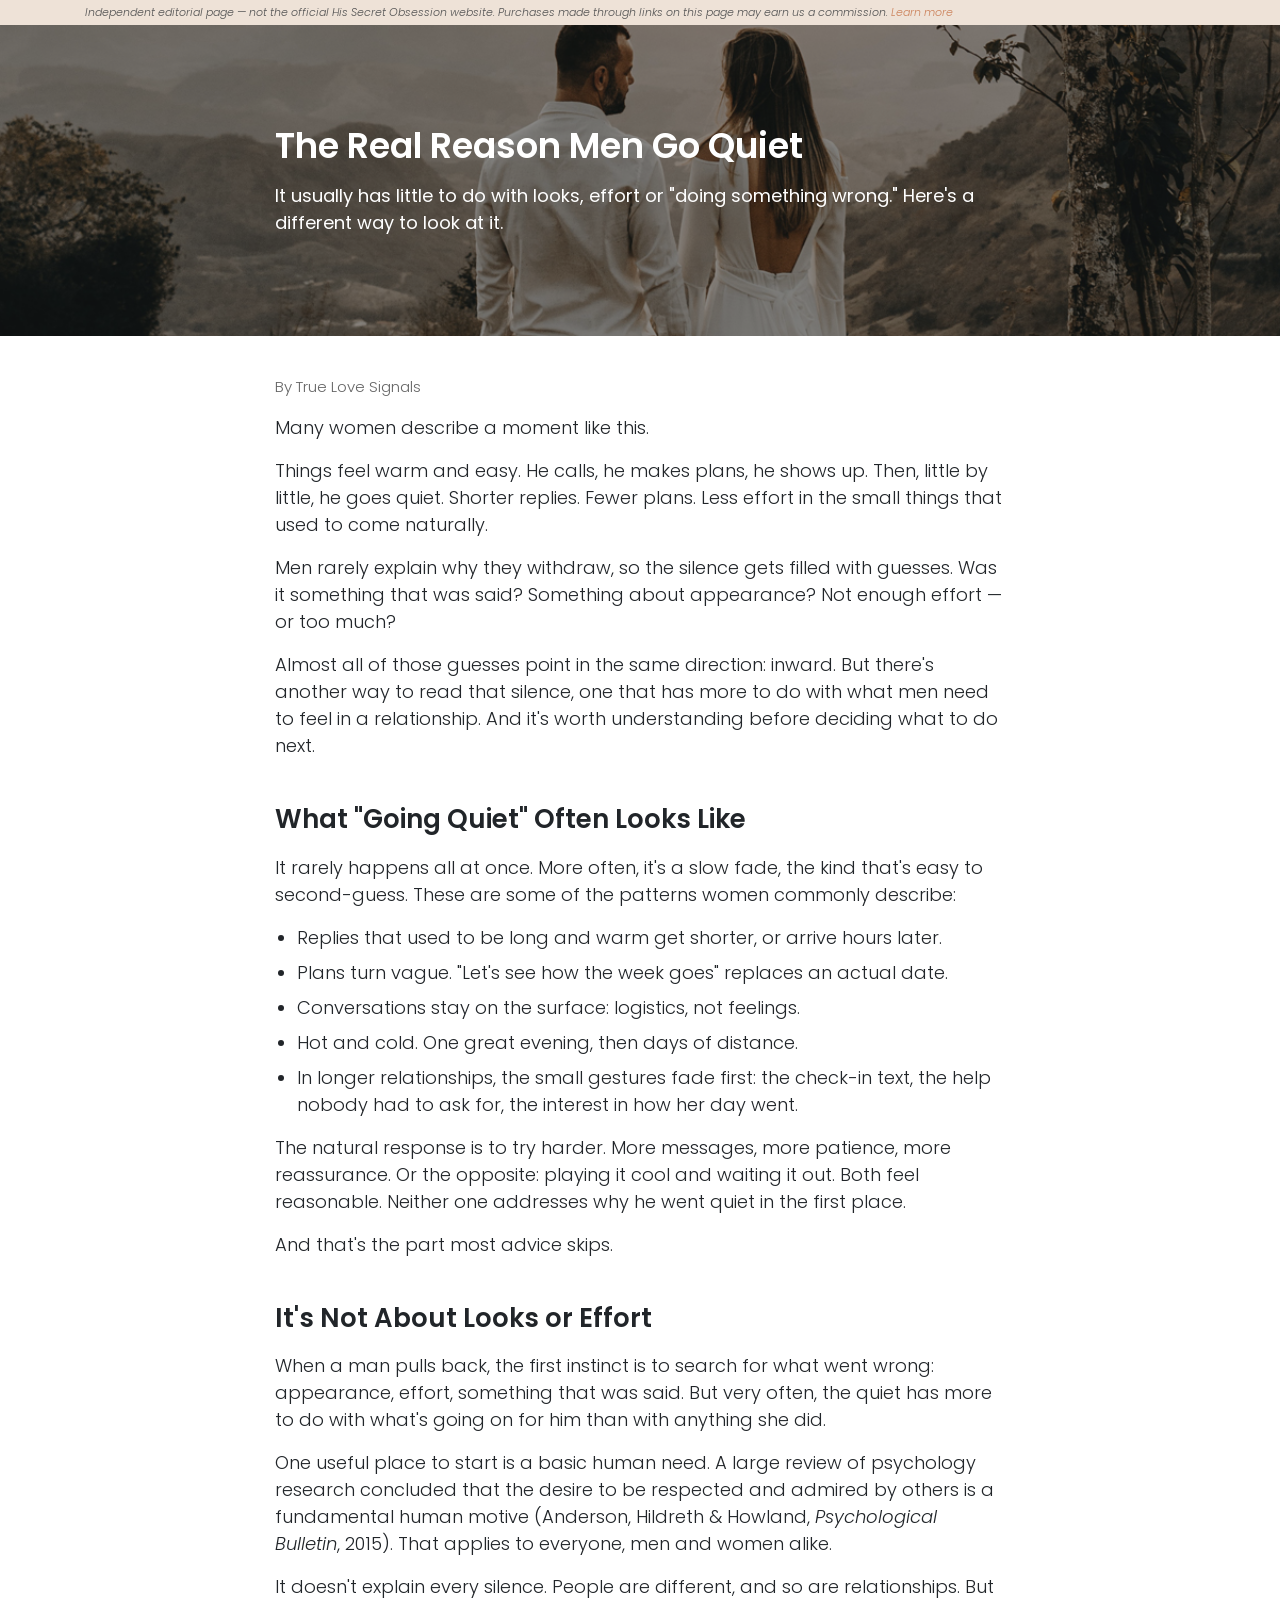
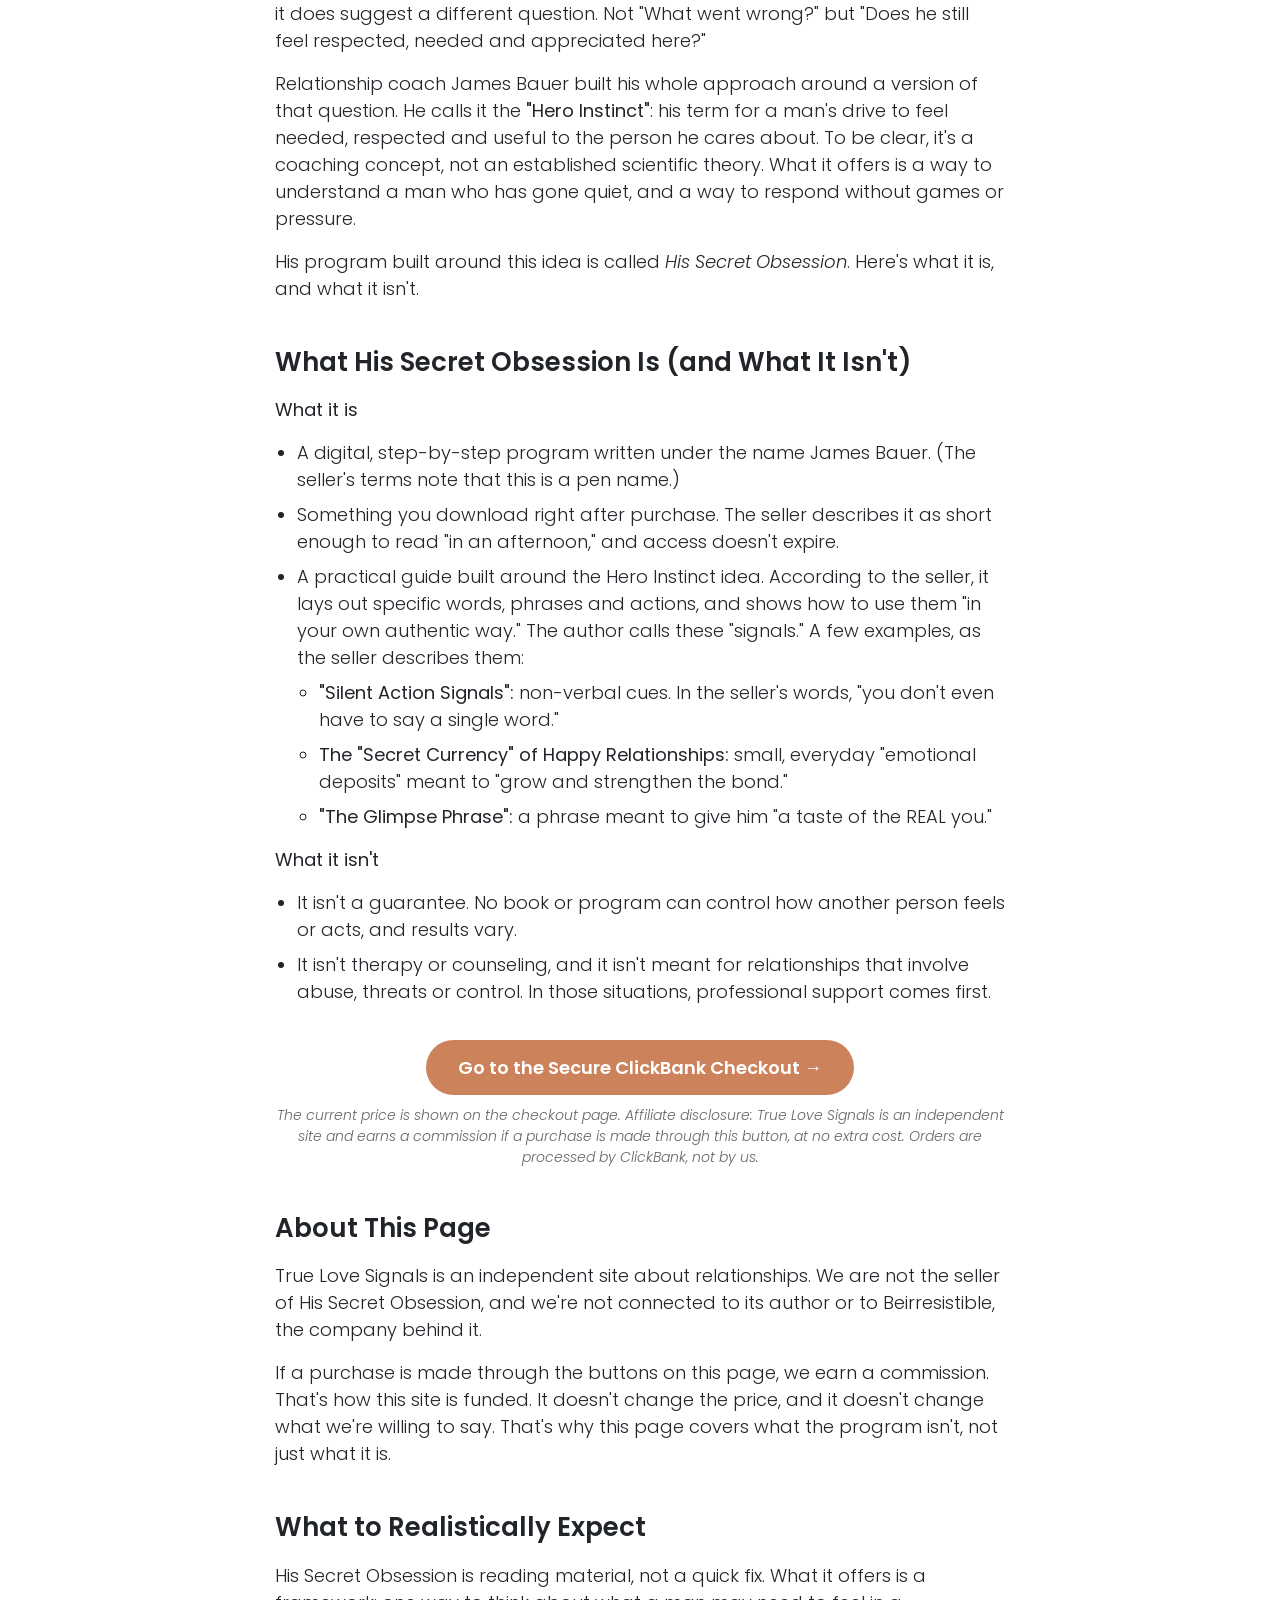
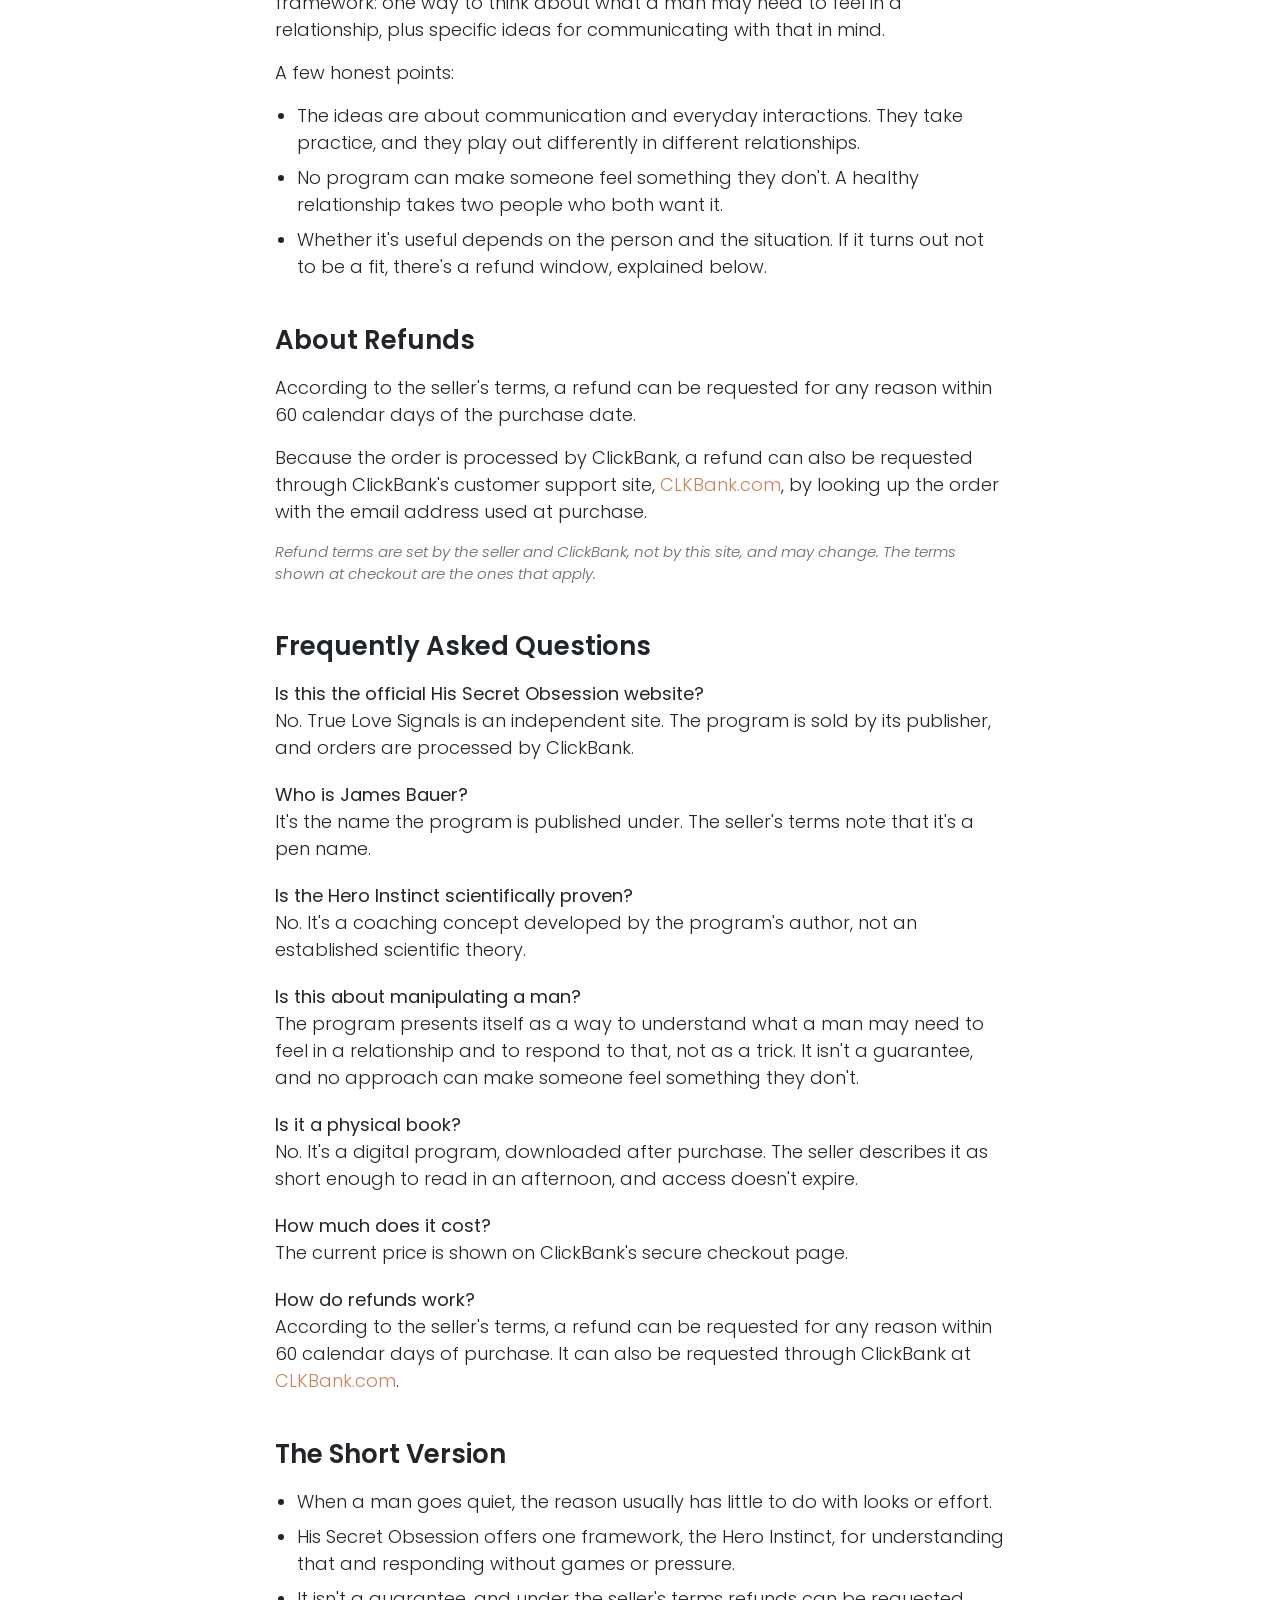
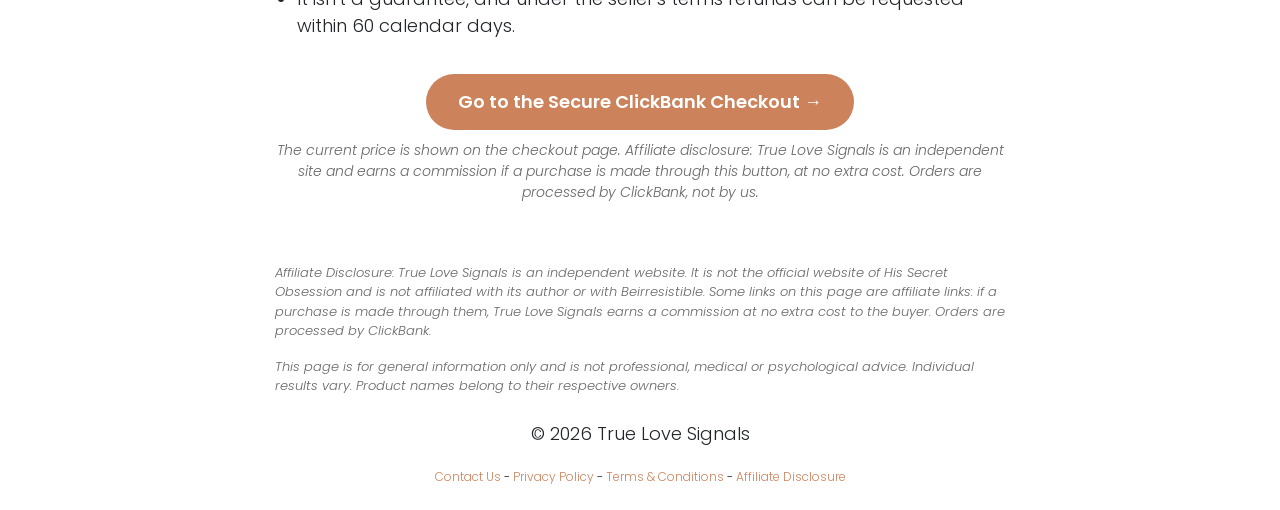
==== men-go-quiet/index.html @ 891bc1a5 "campanha: carta de vendas HSO no ar em /men-go-quiet/ (botões lp=d com tid CARTA1/CARTA2, InitiateCh" ====
<!DOCTYPE html>
<html lang="en">
<head>
  <meta charset="UTF-8">
  <meta name="viewport" content="width=device-width, initial-scale=1.0">
  <meta http-equiv="X-UA-Compatible" content="ie=edge">
  <link rel="stylesheet" href="https://stackpath.bootstrapcdn.com/bootstrap/4.5.0/css/bootstrap.min.css" integrity="sha384-9aIt2nRpC12Uk9gS9baDl411NQApFmC26EwAOH8WgZl5MYYxFfc+NcPb1dKGj7Sk" crossorigin="anonymous">
  <link rel="stylesheet" href="/css/style.css">
  <link href="https://fonts.googleapis.com/css2?family=Poppins:ital,wght@0,300;0,400;0,600;1,300;1,400&display=swap" rel="stylesheet">
  <title>The Real Reason Men Go Quiet | True Love Signals</title>
  <meta name="description" content="When a man goes quiet, the reason usually has little to do with looks, effort or doing something wrong. Here's a different way to look at it.">
  <!-- Meta Pixel Code (only on the live domain, so previews and tests don't count) -->
  <script>
  if (/(^|\.)truelovesignals\.com$/.test(location.hostname)) {
  !function(f,b,e,v,n,t,s)
  {if(f.fbq)return;n=f.fbq=function(){n.callMethod?
  n.callMethod.apply(n,arguments):n.queue.push(arguments)};
  if(!f._fbq)f._fbq=n;n.push=n;n.loaded=!0;n.version='2.0';
  n.queue=[];t=b.createElement(e);t.async=!0;
  t.src=v;s=b.getElementsByTagName(e)[0];
  s.parentNode.insertBefore(t,s)}(window, document,'script',
  'https://connect.facebook.net/en_US/fbevents.js');
  fbq('init', '1757570588852875');
  fbq('track', 'PageView');
  }
  </script>
  <!-- End Meta Pixel Code -->
</head>
<body class="letter-page">
  <div class="letter-topbar">
    <div class="container">
      <p><i>Independent editorial page — not the official His Secret Obsession website. Purchases made through links on this page may earn us a commission. <a href="/disclosure.html">Learn more</a></i></p>
    </div>
  </div>

  <div id="main-banner" class="letter-banner">
    <div class="container">
      <div class="row text-white justify-content-center">
        <div class="col-md-8">
          <h1>The Real Reason Men Go Quiet</h1>
          <p class="letter-subtitle"><strong>It usually has little to do with looks, effort or "doing something wrong." Here's a different way to look at it.</strong></p>
        </div>
      </div>
    </div>
  </div>

  <div class="letter-body">
    <div class="container">
      <div class="row justify-content-center">
        <div class="col-md-8">
          <p class="letter-byline">By True Love Signals</p>

          <p>Many women describe a moment like this.</p>
          <p>Things feel warm and easy. He calls, he makes plans, he shows up. Then, little by little, he goes quiet. Shorter replies. Fewer plans. Less effort in the small things that used to come naturally.</p>
          <p>Men rarely explain why they withdraw, so the silence gets filled with guesses. Was it something that was said? Something about appearance? Not enough effort — or too much?</p>
          <p>Almost all of those guesses point in the same direction: inward. But there's another way to read that silence, one that has more to do with what men need to feel in a relationship. And it's worth understanding before deciding what to do next.</p>

          <h2>What "Going Quiet" Often Looks Like</h2>
          <p>It rarely happens all at once. More often, it's a slow fade, the kind that's easy to second-guess. These are some of the patterns women commonly describe:</p>
          <ul>
            <li>Replies that used to be long and warm get shorter, or arrive hours later.</li>
            <li>Plans turn vague. "Let's see how the week goes" replaces an actual date.</li>
            <li>Conversations stay on the surface: logistics, not feelings.</li>
            <li>Hot and cold. One great evening, then days of distance.</li>
            <li>In longer relationships, the small gestures fade first: the check-in text, the help nobody had to ask for, the interest in how her day went.</li>
          </ul>
          <p>The natural response is to try harder. More messages, more patience, more reassurance. Or the opposite: playing it cool and waiting it out. Both feel reasonable. Neither one addresses why he went quiet in the first place.</p>
          <p>And that's the part most advice skips.</p>

          <h2>It's Not About Looks or Effort</h2>
          <p>When a man pulls back, the first instinct is to search for what went wrong: appearance, effort, something that was said. But very often, the quiet has more to do with what's going on for him than with anything she did.</p>
          <p>One useful place to start is a basic human need. A large review of psychology research concluded that the desire to be respected and admired by others is a fundamental human motive (Anderson, Hildreth &amp; Howland, <i>Psychological Bulletin</i>, 2015). That applies to everyone, men and women alike.</p>
          <p>It doesn't explain every silence. People are different, and so are relationships. But it does suggest a different question. Not "What went wrong?" but "Does he still feel respected, needed and appreciated here?"</p>
          <p>Relationship coach James Bauer built his whole approach around a version of that question. He calls it the <strong>"Hero Instinct"</strong>: his term for a man's drive to feel needed, respected and useful to the person he cares about. To be clear, it's a coaching concept, not an established scientific theory. What it offers is a way to understand a man who has gone quiet, and a way to respond without games or pressure.</p>
          <p>His program built around this idea is called <i>His Secret Obsession</i>. Here's what it is, and what it isn't.</p>

          <h2>What His Secret Obsession Is (and What It Isn't)</h2>
          <p><strong>What it is</strong></p>
          <ul>
            <li>A digital, step-by-step program written under the name James Bauer. (The seller's terms note that this is a pen name.)</li>
            <li>Something you download right after purchase. The seller describes it as short enough to read "in an afternoon," and access doesn't expire.</li>
            <li>A practical guide built around the Hero Instinct idea. According to the seller, it lays out specific words, phrases and actions, and shows how to use them "in your own authentic way." The author calls these "signals." A few examples, as the seller describes them:
              <ul>
                <li><strong>"Silent Action Signals":</strong> non-verbal cues. In the seller's words, "you don't even have to say a single word."</li>
                <li><strong>The "Secret Currency" of Happy Relationships:</strong> small, everyday "emotional deposits" meant to "grow and strengthen the bond."</li>
                <li><strong>"The Glimpse Phrase":</strong> a phrase meant to give him "a taste of the REAL you."</li>
              </ul>
            </li>
          </ul>
          <p><strong>What it isn't</strong></p>
          <ul>
            <li>It isn't a guarantee. No book or program can control how another person feels or acts, and results vary.</li>
            <li>It isn't therapy or counseling, and it isn't meant for relationships that involve abuse, threats or control. In those situations, professional support comes first.</li>
          </ul>

          <div class="cta-box">
            <a class="cta-btn checkout-link" rel="sponsored nofollow" href="https://hop.clickbank.net/?affiliate=koch7&amp;vendor=hissecret&amp;lp=d&amp;tid=CARTA1">Go to the Secure ClickBank Checkout &rarr;</a>
            <p class="cta-note"><i>The current price is shown on the checkout page. Affiliate disclosure: True Love Signals is an independent site and earns a commission if a purchase is made through this button, at no extra cost. Orders are processed by ClickBank, not by us.</i></p>
          </div>

          <h2>About This Page</h2>
          <p>True Love Signals is an independent site about relationships. We are not the seller of His Secret Obsession, and we're not connected to its author or to Beirresistible, the company behind it.</p>
          <p>If a purchase is made through the buttons on this page, we earn a commission. That's how this site is funded. It doesn't change the price, and it doesn't change what we're willing to say. That's why this page covers what the program isn't, not just what it is.</p>

          <h2>What to Realistically Expect</h2>
          <p>His Secret Obsession is reading material, not a quick fix. What it offers is a framework: one way to think about what a man may need to feel in a relationship, plus specific ideas for communicating with that in mind.</p>
          <p>A few honest points:</p>
          <ul>
            <li>The ideas are about communication and everyday interactions. They take practice, and they play out differently in different relationships.</li>
            <li>No program can make someone feel something they don't. A healthy relationship takes two people who both want it.</li>
            <li>Whether it's useful depends on the person and the situation. If it turns out not to be a fit, there's a refund window, explained below.</li>
          </ul>

          <h2>About Refunds</h2>
          <p>According to the seller's terms, a refund can be requested for any reason within 60 calendar days of the purchase date.</p>
          <p>Because the order is processed by ClickBank, a refund can also be requested through ClickBank's customer support site, <a href="https://www.clkbank.com" target="_blank" rel="noopener">CLKBank.com</a>, by looking up the order with the email address used at purchase.</p>
          <p class="letter-small"><i>Refund terms are set by the seller and ClickBank, not by this site, and may change. The terms shown at checkout are the ones that apply.</i></p>

          <h2>Frequently Asked Questions</h2>
          <div class="letter-faq">
            <p><strong>Is this the official His Secret Obsession website?</strong><br>
            No. True Love Signals is an independent site. The program is sold by its publisher, and orders are processed by ClickBank.</p>
            <p><strong>Who is James Bauer?</strong><br>
            It's the name the program is published under. The seller's terms note that it's a pen name.</p>
            <p><strong>Is the Hero Instinct scientifically proven?</strong><br>
            No. It's a coaching concept developed by the program's author, not an established scientific theory.</p>
            <p><strong>Is this about manipulating a man?</strong><br>
            The program presents itself as a way to understand what a man may need to feel in a relationship and to respond to that, not as a trick. It isn't a guarantee, and no approach can make someone feel something they don't.</p>
            <p><strong>Is it a physical book?</strong><br>
            No. It's a digital program, downloaded after purchase. The seller describes it as short enough to read in an afternoon, and access doesn't expire.</p>
            <p><strong>How much does it cost?</strong><br>
            The current price is shown on ClickBank's secure checkout page.</p>
            <p><strong>How do refunds work?</strong><br>
            According to the seller's terms, a refund can be requested for any reason within 60 calendar days of purchase. It can also be requested through ClickBank at <a href="https://www.clkbank.com" target="_blank" rel="noopener">CLKBank.com</a>.</p>
          </div>

          <h2>The Short Version</h2>
          <ul>
            <li>When a man goes quiet, the reason usually has little to do with looks or effort.</li>
            <li>His Secret Obsession offers one framework, the Hero Instinct, for understanding that and responding without games or pressure.</li>
            <li>It isn't a guarantee, and under the seller's terms refunds can be requested within 60 calendar days.</li>
          </ul>

          <div class="cta-box">
            <a class="cta-btn checkout-link" rel="sponsored nofollow" href="https://hop.clickbank.net/?affiliate=koch7&amp;vendor=hissecret&amp;lp=d&amp;tid=CARTA2">Go to the Secure ClickBank Checkout &rarr;</a>
            <p class="cta-note"><i>The current price is shown on the checkout page. Affiliate disclosure: True Love Signals is an independent site and earns a commission if a purchase is made through this button, at no extra cost. Orders are processed by ClickBank, not by us.</i></p>
          </div>
        </div>
      </div>
    </div>
  </div>

  <div id="lp-footer">
    <div class="container">
      <div class="row justify-content-center">
        <div class="col-md-8 pt-4 letter-disclaimer">
          <p><i>Affiliate Disclosure: True Love Signals is an independent website. It is not the official website of His Secret Obsession and is not affiliated with its author or with Beirresistible. Some links on this page are affiliate links: if a purchase is made through them, True Love Signals earns a commission at no extra cost to the buyer. Orders are processed by ClickBank.</i></p>
          <p><i>This page is for general information only and is not professional, medical or psychological advice. Individual results vary. Product names belong to their respective owners.</i></p>
        </div>
      </div>
      <div class="row">
        <div class="col text-center pt-2 pb-4">
          <p>© 2026 True Love Signals</p>
          <div class="footer-links">
            <a href="/contact.html">Contact Us</a> - <a href="/privacy.html">Privacy Policy</a> - <a href="/terms.html">Terms &amp; Conditions</a> - <a href="/disclosure.html">Affiliate Disclosure</a>
          </div>
        </div>
      </div>
    </div>
  </div>

  <script>
  // InitiateCheckout 1x por clique nos 2 botoes (nao dispara Lead). tid e fixo no href de cada botao.
  (function () {
    var links = document.querySelectorAll('a.checkout-link');
    for (var i = 0; i < links.length; i++) {
      links[i].addEventListener('click', function (e) {
        var href = this.href;
        if (!window.fbq) return; // sem Pixel (preview/teste): segue o link normal
        fbq('track', 'InitiateCheckout');
        // clique com Ctrl/Cmd/meio abre nova aba: so registra, nao segura a navegacao
        if (e.ctrlKey || e.metaKey || e.shiftKey || e.button !== 0) return;
        e.preventDefault();
        // pausa curta pro evento sair antes da troca de pagina
        setTimeout(function () { location.href = href; }, 300);
      });
    }
  })();
  </script>
</body>
</html>
---- css/style.css ----
body{
  font-family: 'Poppins', sans-serif;
  font-weight: 300;
  font-size: 18px;
  }
a{
    color: #CC835C;
  }
  .btn-round {
    border-radius: 25px;
    padding: 10px 50px;
    text-transform: uppercase;
    font-weight: 600;
    letter-spacing: 2px;
}

img{
max-width:100%;
}

  h1 {
      font-size: 35px;
      font-weight: 600;
      margin-bottom: 15px;
  }
  h2 {
    font-size: 32px;
    font-weight: 600;
    margin-bottom: 20px;
}
  h3 {
    font-size: 24px;
    margin-bottom: 20px;
}
#main-banner{
  background-image: url('../images/banner-bg.jpg');
  background-repeat: no-repeat;
  background-size: cover;
  padding: 100px 0;
  position: relative;
  background-position: top;
}
#main-banner:before{
  background-color: rgba(29, 29, 29, 0.5);
  width: 100%;
  height: 100%;
  top:0;
  content: "";
  position: absolute;
  display: block;
}
#second-section{
  margin: 60px 0;
}
#third-section{
  background-color: #FBF8F5;
  position: relative;
    padding: 60px 0;
}
.third-section-bg{
  background-image: url(../images/third-section-bg.jpg);
  background-position: center;
  height: 100%;
  position: absolute;
  right: 0;
  top: 0;
  background-size: cover;
  background-repeat: no-repeat;
}
#fourth-section{
  padding: 80px 0;
}
#fifth-section{
  padding: 60px 0;
  position: relative;
  background-color: #FBF8F5;
}
.fifth-section-bg{
  background-image: url(../images/fifth-section-bg.jpg);
  background-position: right;
  background-position: top;
  height: 100%;
  position: absolute;
  left: 0;
  top: 0px;
  background-size: cover;
  background-repeat: no-repeat;
}
#sixth-section{
  padding: 60px 0px;
  background-color: #EEE2D7;
}
#seventh-section{
  padding: 80px 0;
  background-color: #FBF8F5;
}
#seventh-section p{
  color: #CC835C;
}

#eighth-section{
    padding: 60px 0;
    position: relative;
}
.eighth-section-bg{
  background-image: url(../images/eighth-section-bg.jpg);
  background-position: center;
  height: 100%;
  position: absolute;
  right: 0;
  top: 0px;
  background-size: cover;
  background-repeat: no-repeat;
}
#ninth-section{
  background-color: #EEE2D7;
  padding: 80px 0;
}
#tenth-section{
  padding: 60px 0;
  position: relative;
  background-color: #FBF8F5;
}
.tenth-section-bg{
  background-image: url(../images/tenth-section-bg.jpg);
  background-position: right;
  background-position: top;
  height: 100%;
  position: absolute;
  left: 0;
  top: 0px;
  background-size: cover;
  background-repeat: no-repeat;
}
#tenth-section p span{
  color: #CC835C;
}
#eleventh-section{
  background-color: #FBF8F5;
  position: relative;
}
.eleventh-section-bg{
  background-image: url(../images/eleventh-section-bg.jpg);
  background-position: left;
  height: 100%;
  position: absolute;
  left: 0;
  top: 0;
  background-size: cover;
  background-repeat: no-repeat;
}
#ninth-section p a{
  color: #CC835C;
}
.cta-box{
  text-align: center;
  margin-top: 30px;
}
.cta-btn{
  display: inline-block;
  background-color: #CC835C;
  color: #fff;
  font-weight: 600;
  font-size: 18px;
  line-height: 1.3;
  padding: 16px 32px;
  border-radius: 30px;
  max-width: 100%;
}
.cta-btn:hover,
.cta-btn:focus{
  background-color: #b56f4a;
  color: #fff;
  text-decoration: none;
}
.cta-note{
  font-size: 14px;
  margin-top: 10px;
  color: #666;
}
#final-cta-section{
  padding: 0 0 60px;
}
.capture-banner{
  padding: 70px 0;
}
.report-badge{
  display: inline-block;
  position: relative;
  background-color: #CC835C;
  color: #fff;
  font-size: 13px;
  font-weight: 600;
  letter-spacing: 2px;
  padding: 4px 14px;
  border-radius: 20px;
  margin-bottom: 15px;
}
.capture-subtitle{
  font-size: 20px;
  margin-bottom: 0;
}
.capture-section{
  margin: 40px 0 60px;
}
.capture-form{
  max-width: 420px;
  margin: 25px auto 0;
}
.capture-input{
  height: 52px;
  font-size: 17px;
  border-radius: 30px;
  padding: 0 22px;
  margin-bottom: 12px;
}
.capture-btn{
  border: 0;
  width: 100%;
  cursor: pointer;
}
.capture-btn:disabled{
  opacity: 0.7;
  cursor: default;
}
.capture-hp{
  position: absolute;
  left: -9999px;
}
.capture-error{
  color: #b0302a;
  font-size: 15px;
  min-height: 1em;
  margin: 10px 0 0;
}
  #references-section {
      padding: 80px 0;
      font-size: 14px;
  }
.footer-links {
  padding-top: 5px;
  font-size: 12px;
}
@media only screen and (max-width: 767px) {
  #third-section{
        padding: 0;
    position: relative;
  }
  .third-section-bg{
    height: 300px !important;
    width: 100%;
    position: relative;
  }
  .eleventh-section-bg{
    height: 300px;
    width: 100%;
    position: relative;
  }
  .fifth-section-bg{
    height: 300px;
    width: 100%;
    position: relative;
    top: 0;
  }
  #fifth-section{
    padding: 0;
    position: relative;
  }
  .fifth-section-content{
    padding-top: 50px;
  }
  .eighth-section-bg{
    height: 300px;
    width: 100%;
    position: relative;
    top: 0;
  }
  #eighth-section{
      padding-top: 0px;
      position: relative;
  }
  .eighth-section-content{
      padding-top: 50px;
  }
    .tenth-section-bg{
    height: 300px;
    width: 100%;
    position: relative;
    top: 0;
  }
    #tenth-section{
    padding: 0;
    position: relative;
  }
    .tenth-section-content{
    padding-top: 50px;
  }
}
/* Carta de vendas (/men-go-quiet/) */
.letter-topbar{
  background-color: #EEE2D7;
  font-size: 11px;
  line-height: 1.35;
  padding: 5px 0;
}
.letter-topbar p{
  margin: 0;
  color: #555;
}
.letter-banner{
  padding: 60px 0;
}
.letter-banner h1,
.letter-banner .letter-subtitle{
  position: relative;
}
.letter-subtitle{
  font-size: 18px;
  margin-bottom: 0;
}
.letter-subtitle strong{
  font-weight: 400;
}
.letter-body{
  margin: 40px 0 20px;
}
.letter-body h2{
  font-size: 26px;
  margin-top: 45px;
  margin-bottom: 18px;
}
.letter-body ul{
  padding-left: 22px;
}
.letter-body li{
  margin-bottom: 8px;
}
.letter-body li ul{
  margin-top: 8px;
}
.letter-byline{
  font-size: 15px;
  color: #666;
}
.letter-small{
  font-size: 15px;
  color: #666;
}
.letter-faq p{
  margin-bottom: 20px;
}
.letter-body .cta-box{
  margin: 35px 0 10px;
}
.letter-disclaimer{
  font-size: 13px;
  color: #666;
}
@media only screen and (max-width: 767px) {
  .letter-banner{
    padding: 40px 0;
  }
  .letter-banner h1{
    font-size: 30px;
  }
  .letter-body h2{
    font-size: 23px;
  }
  .letter-body .cta-btn{
    padding: 14px 22px;
  }
}
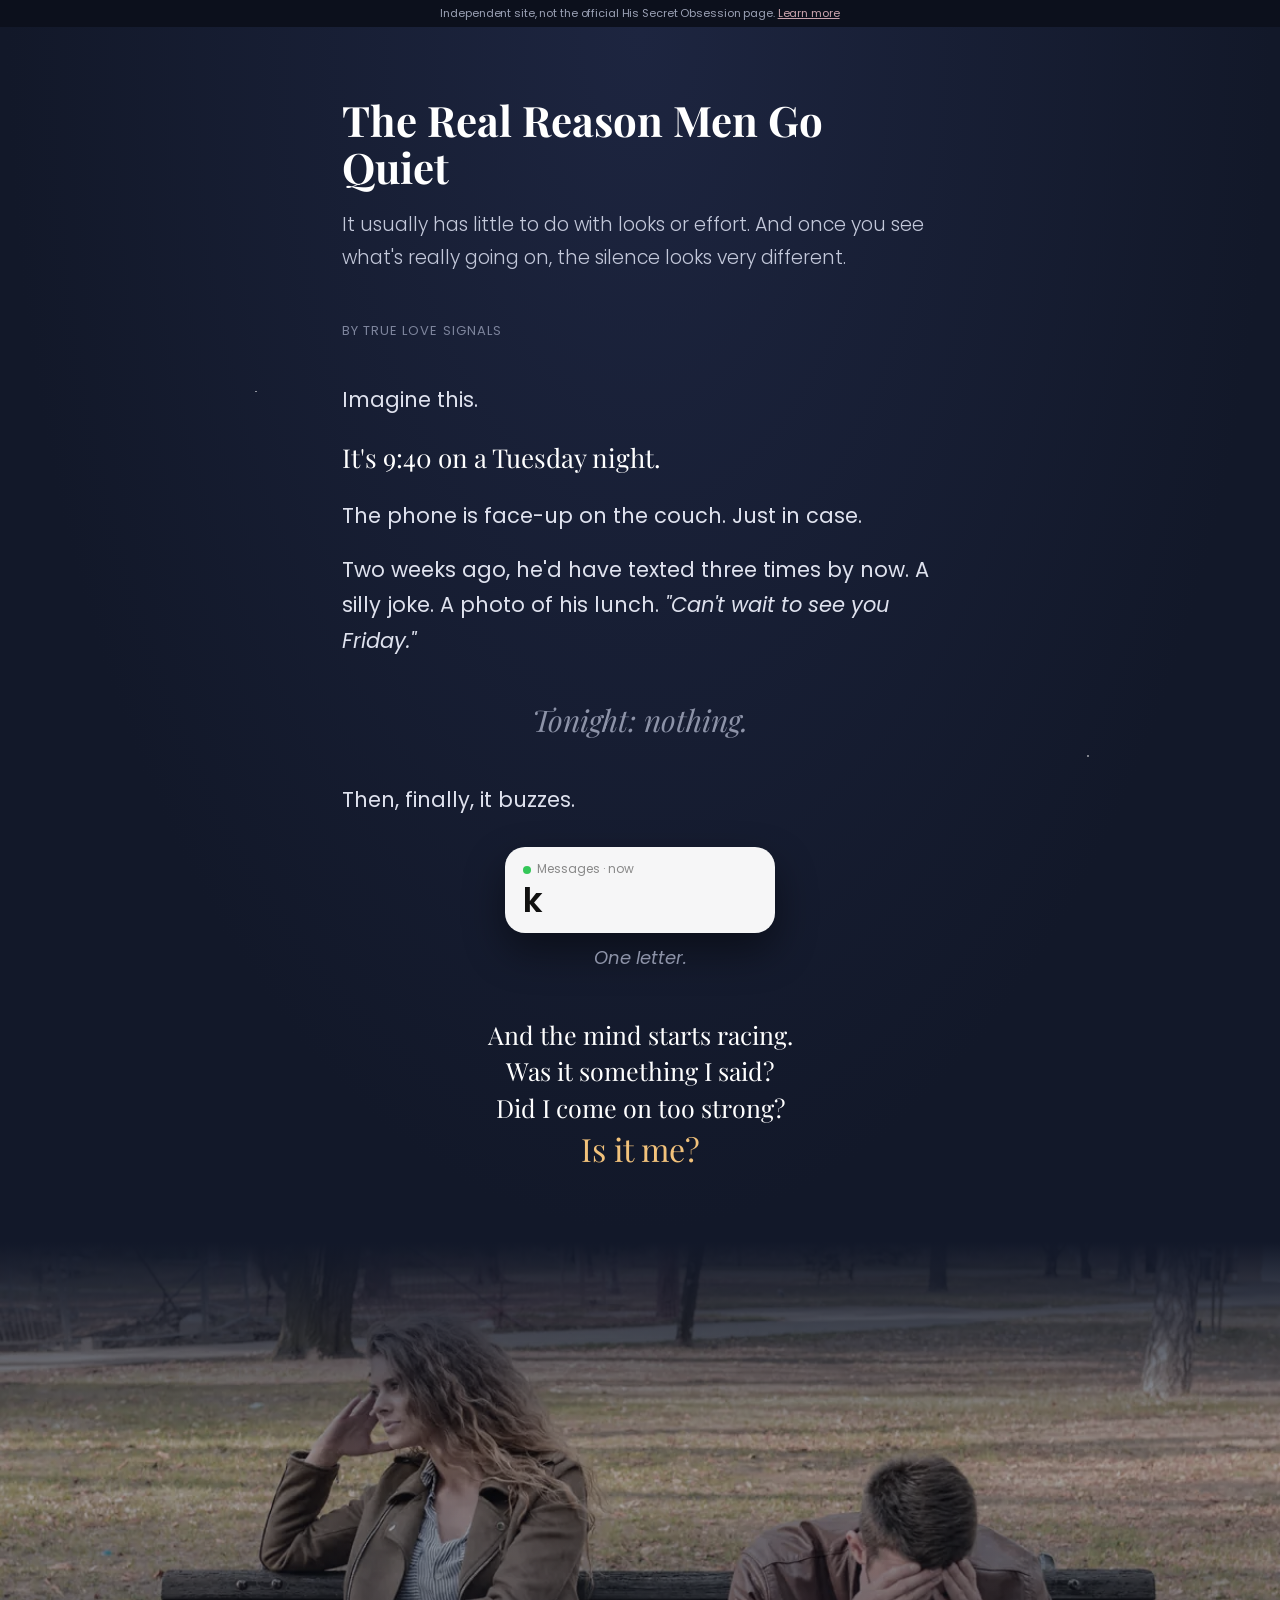
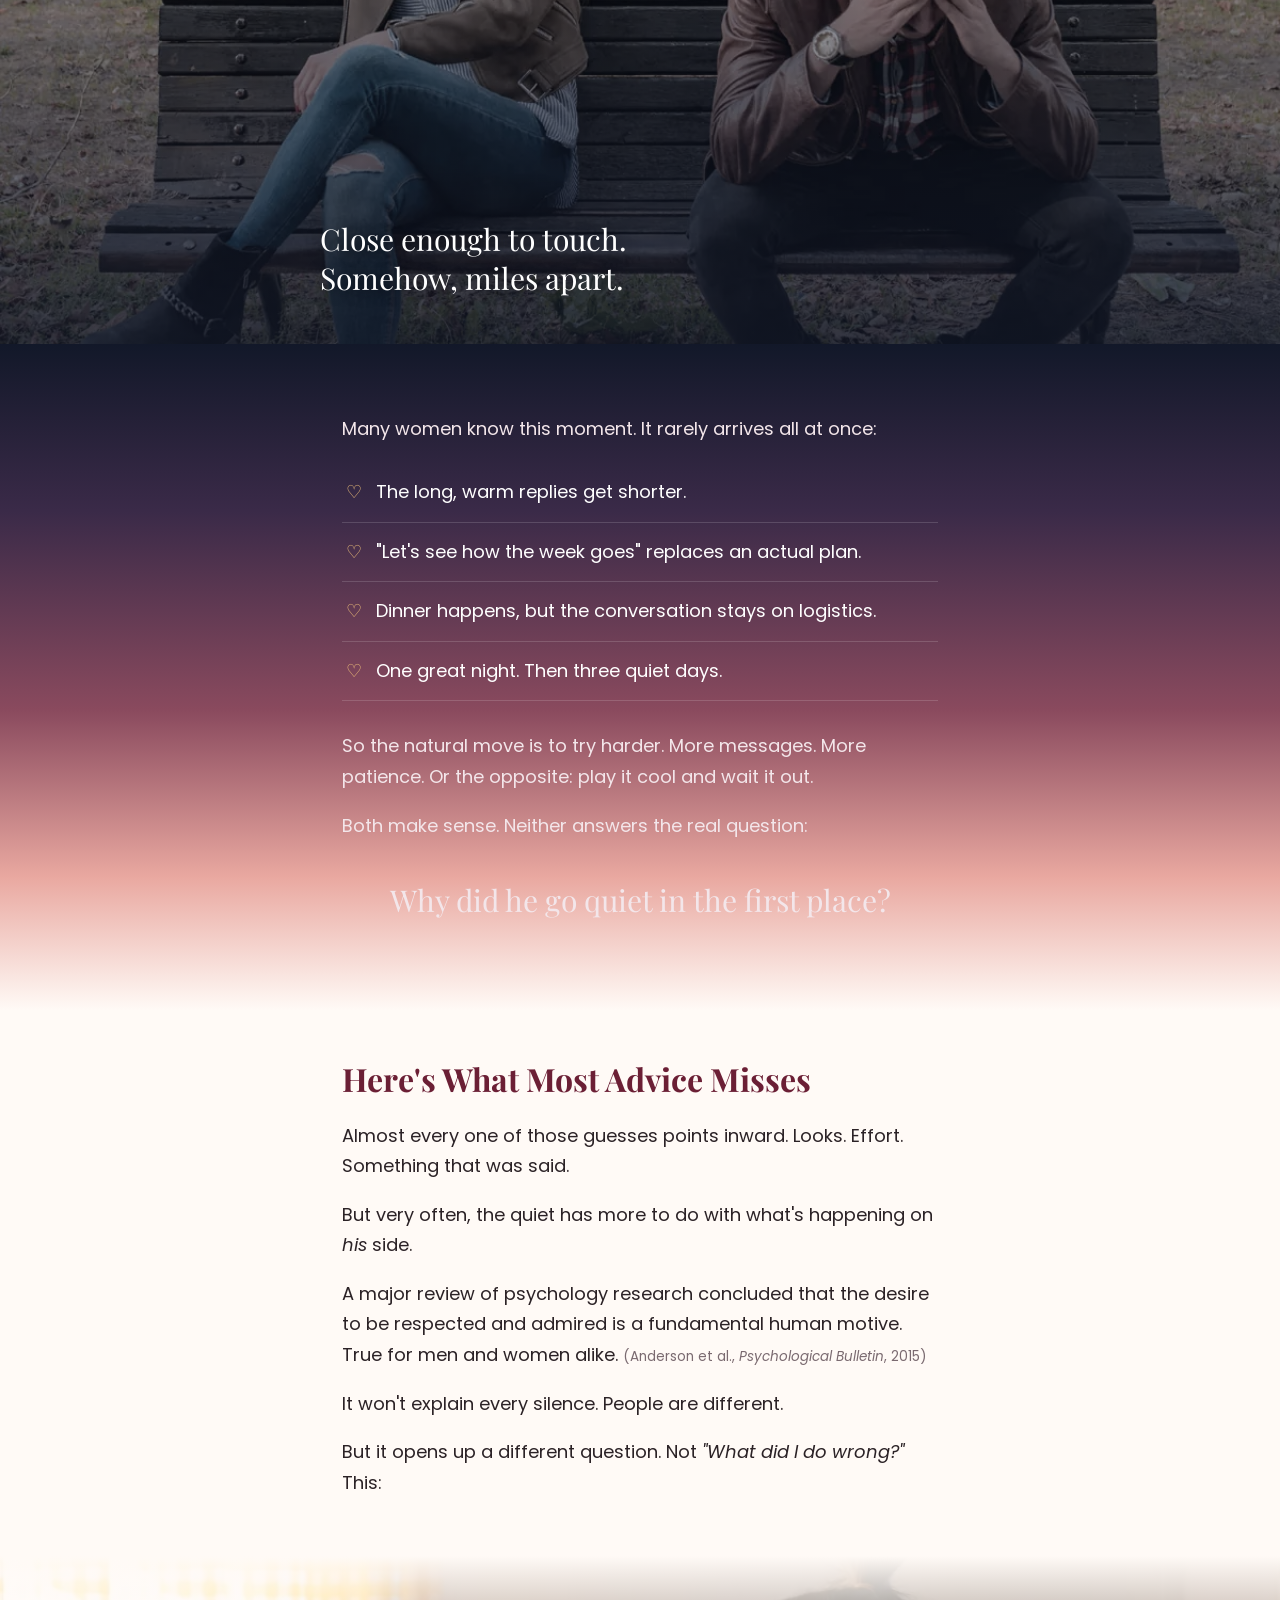
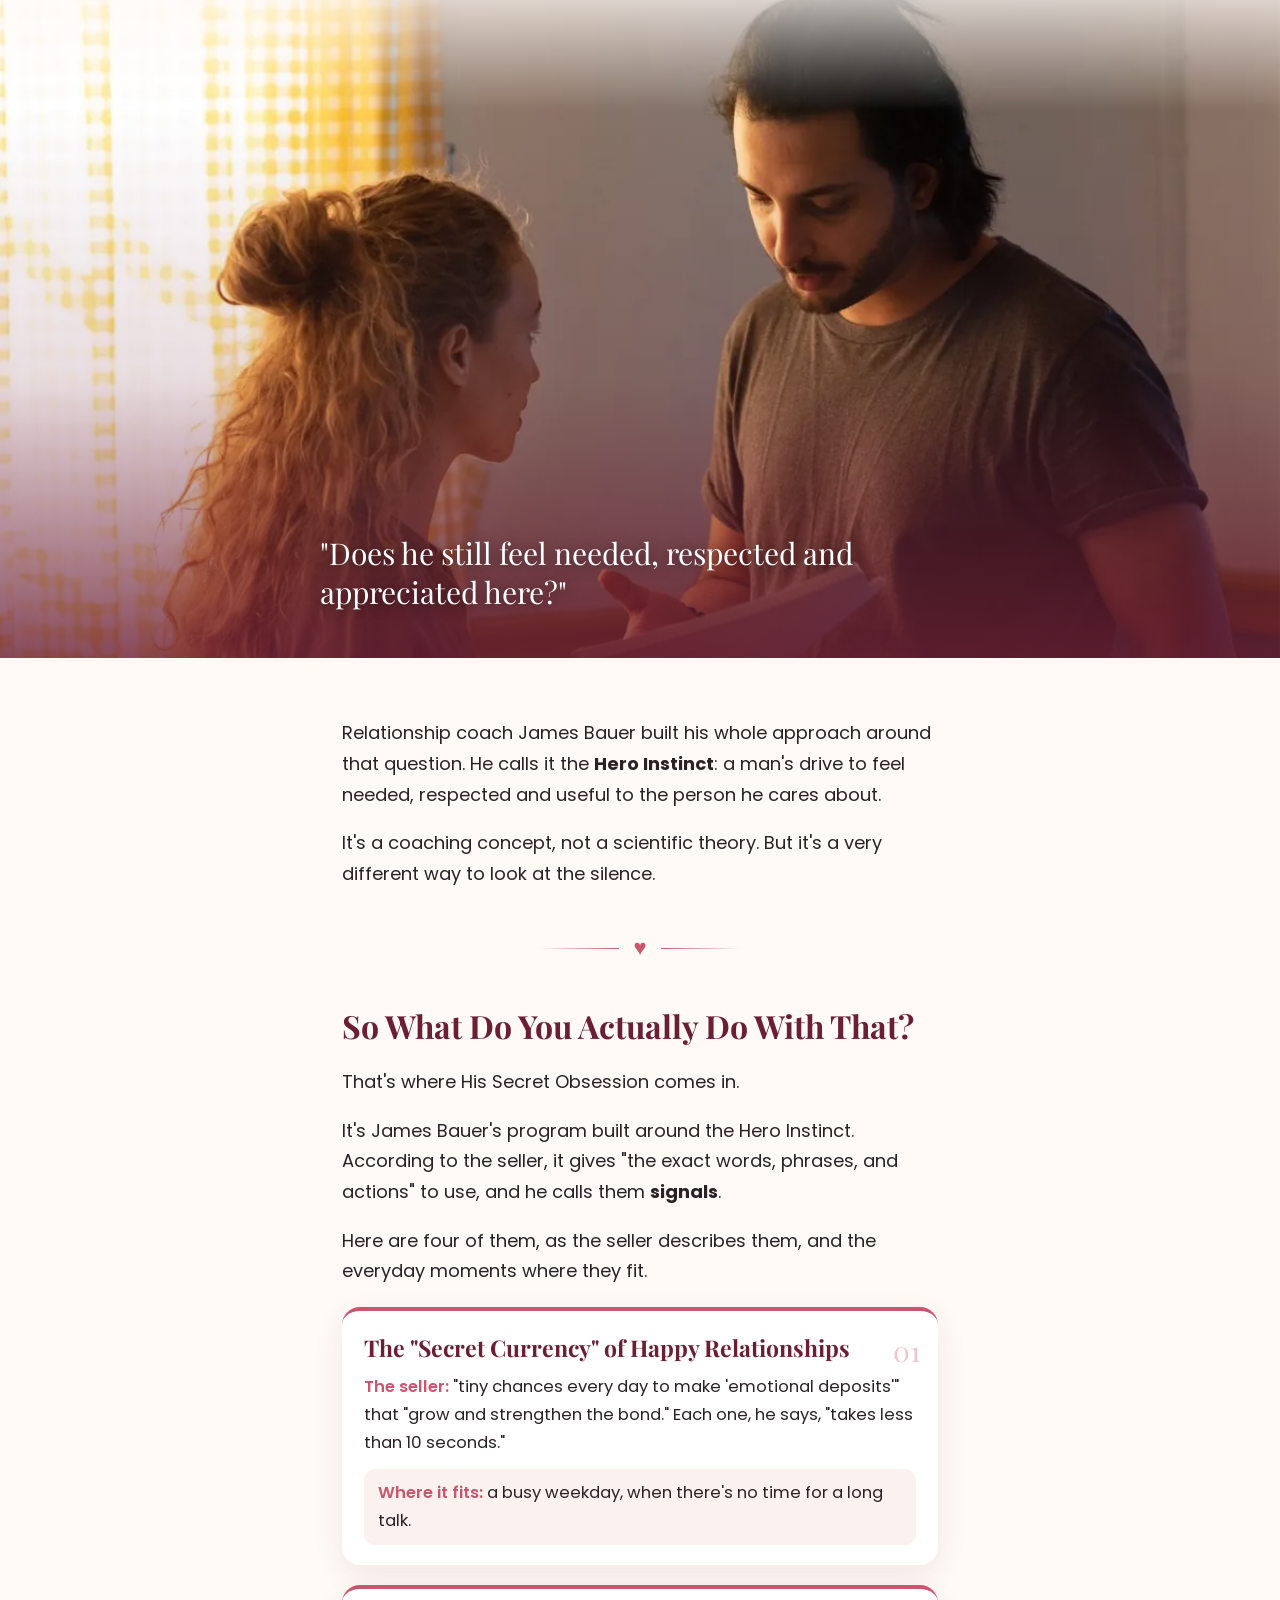
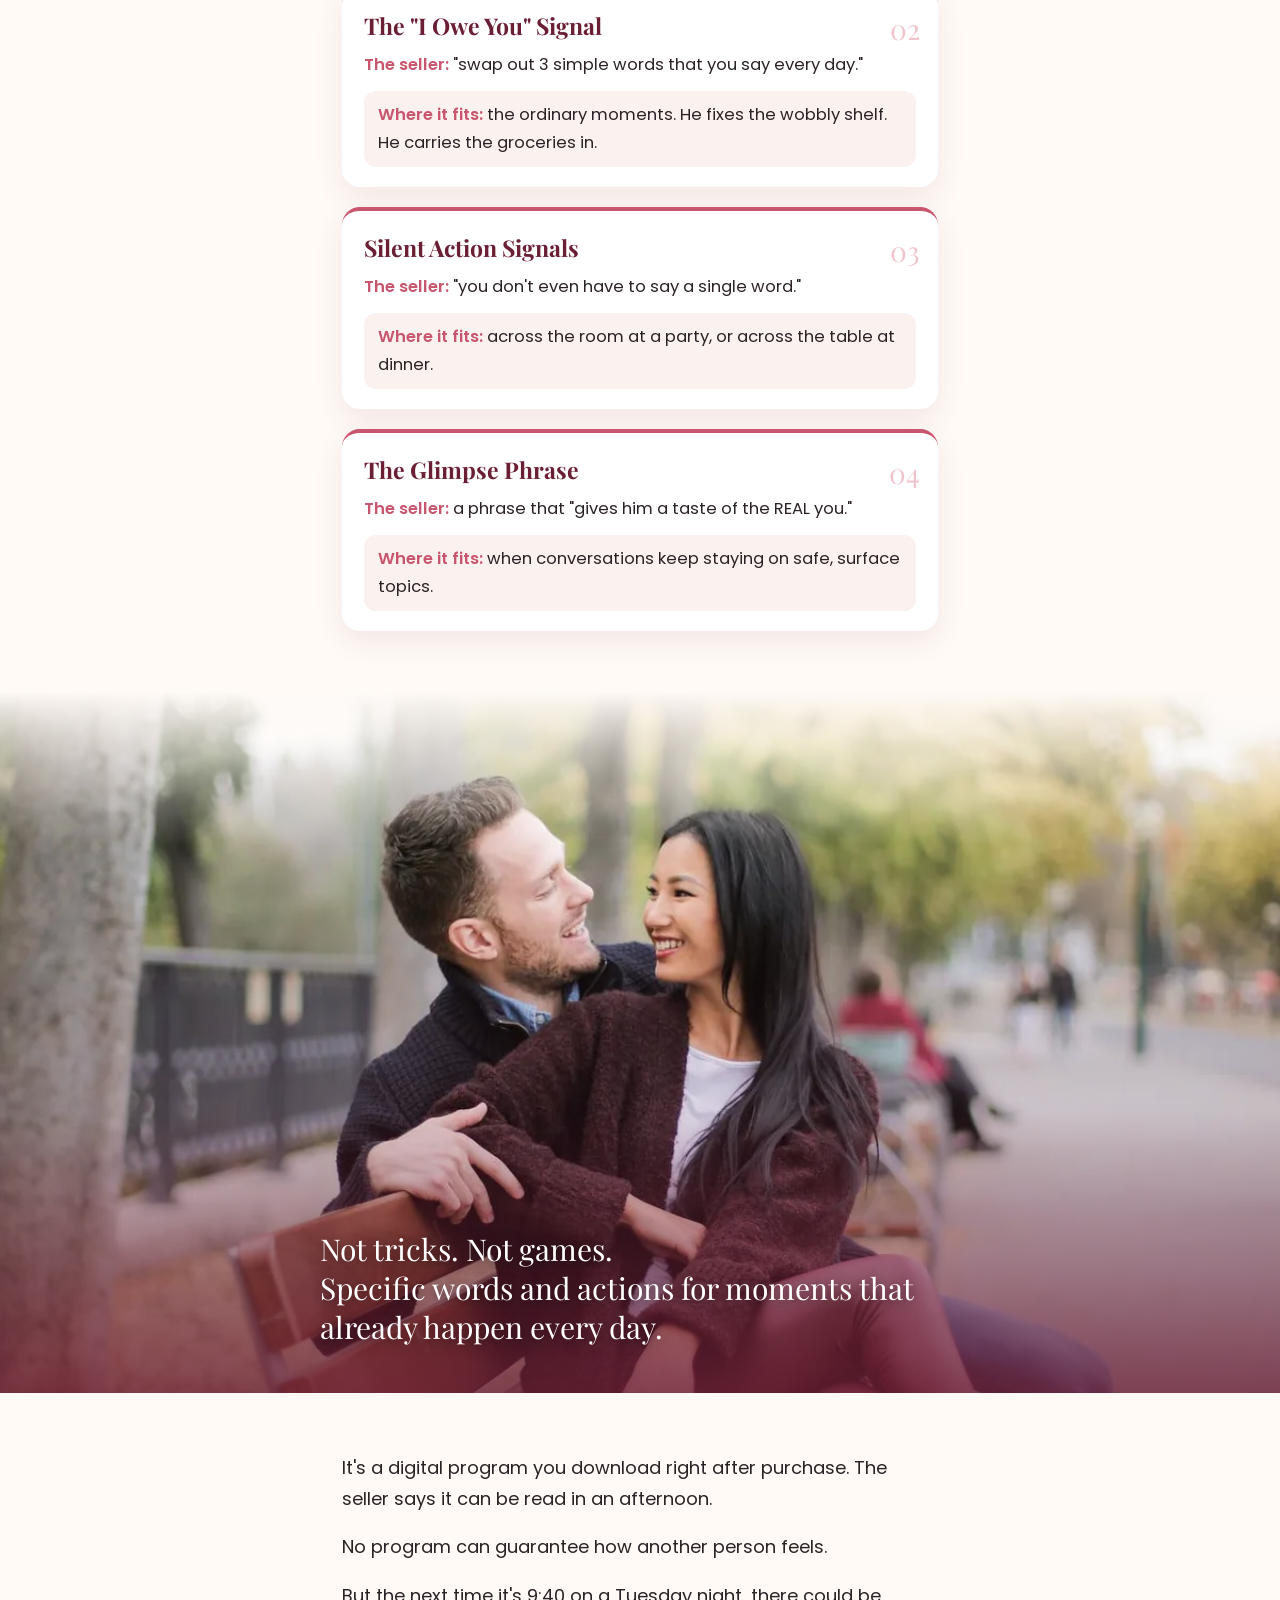
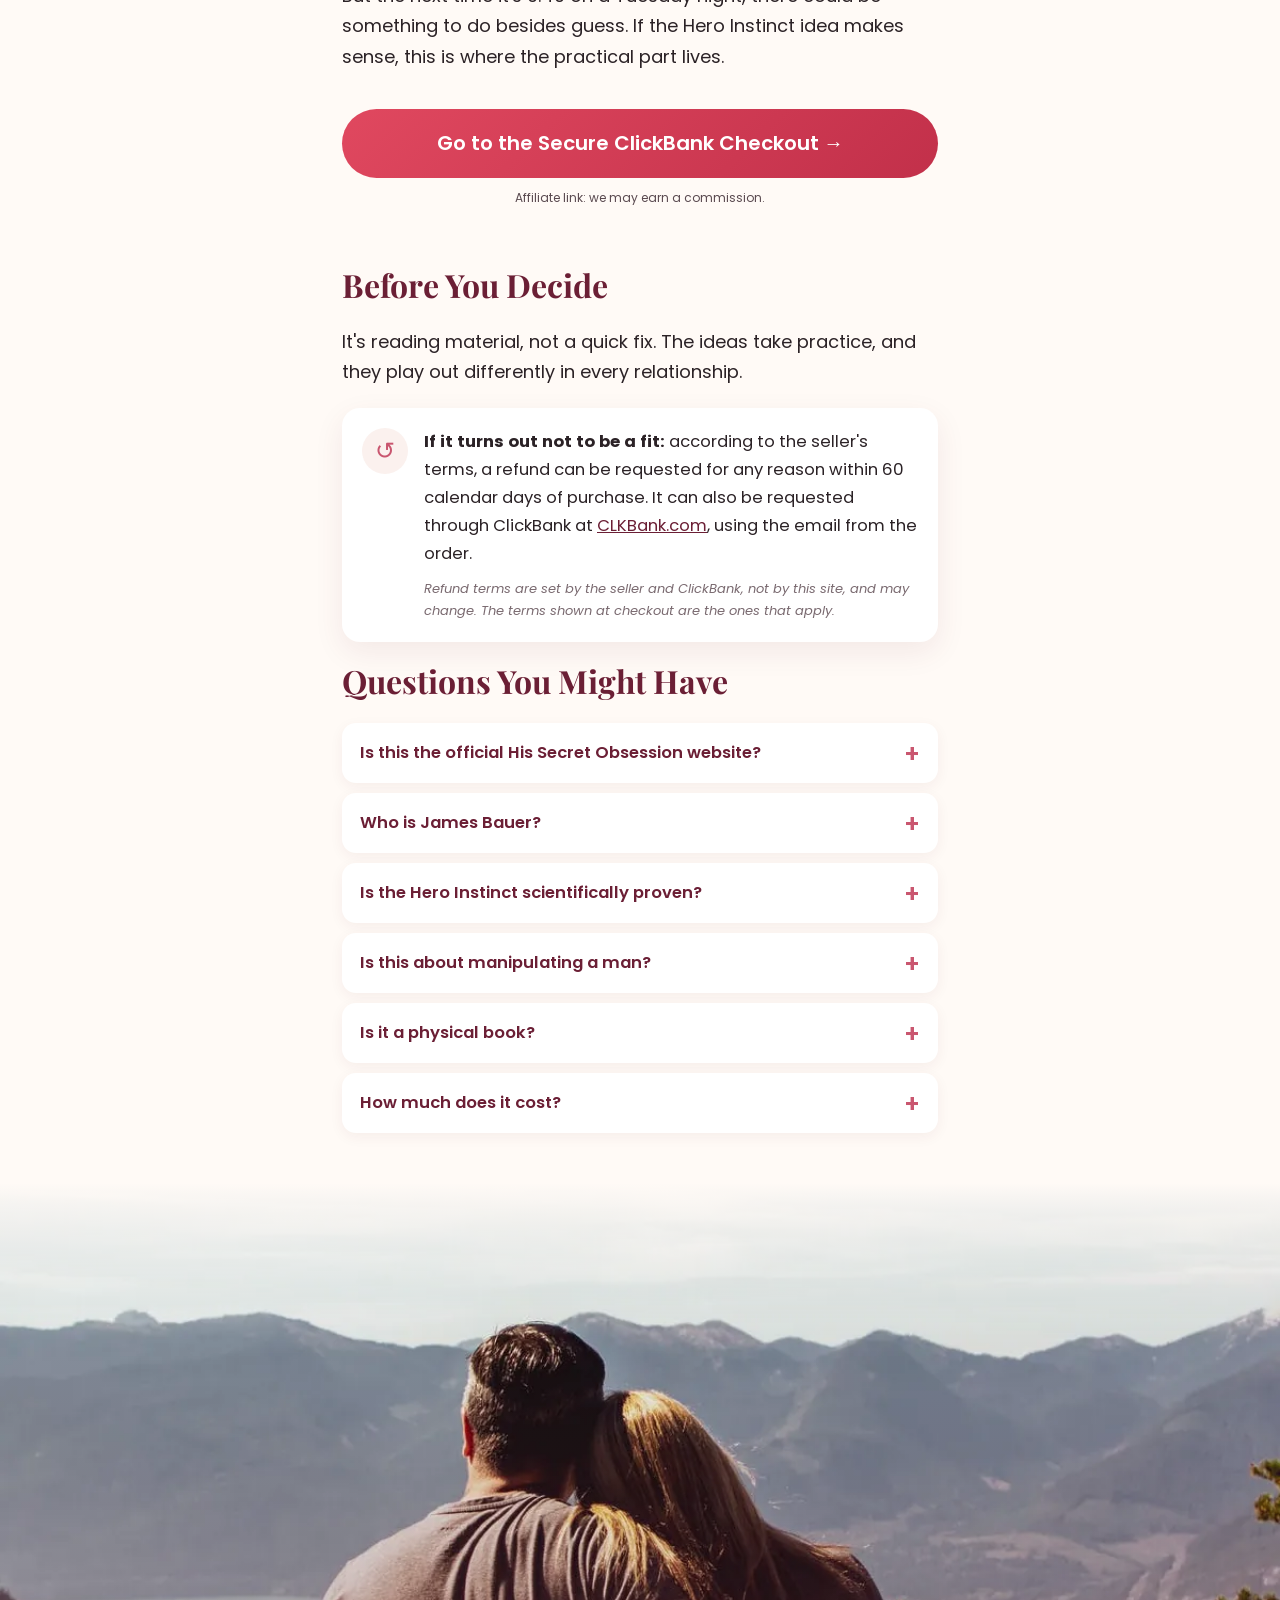
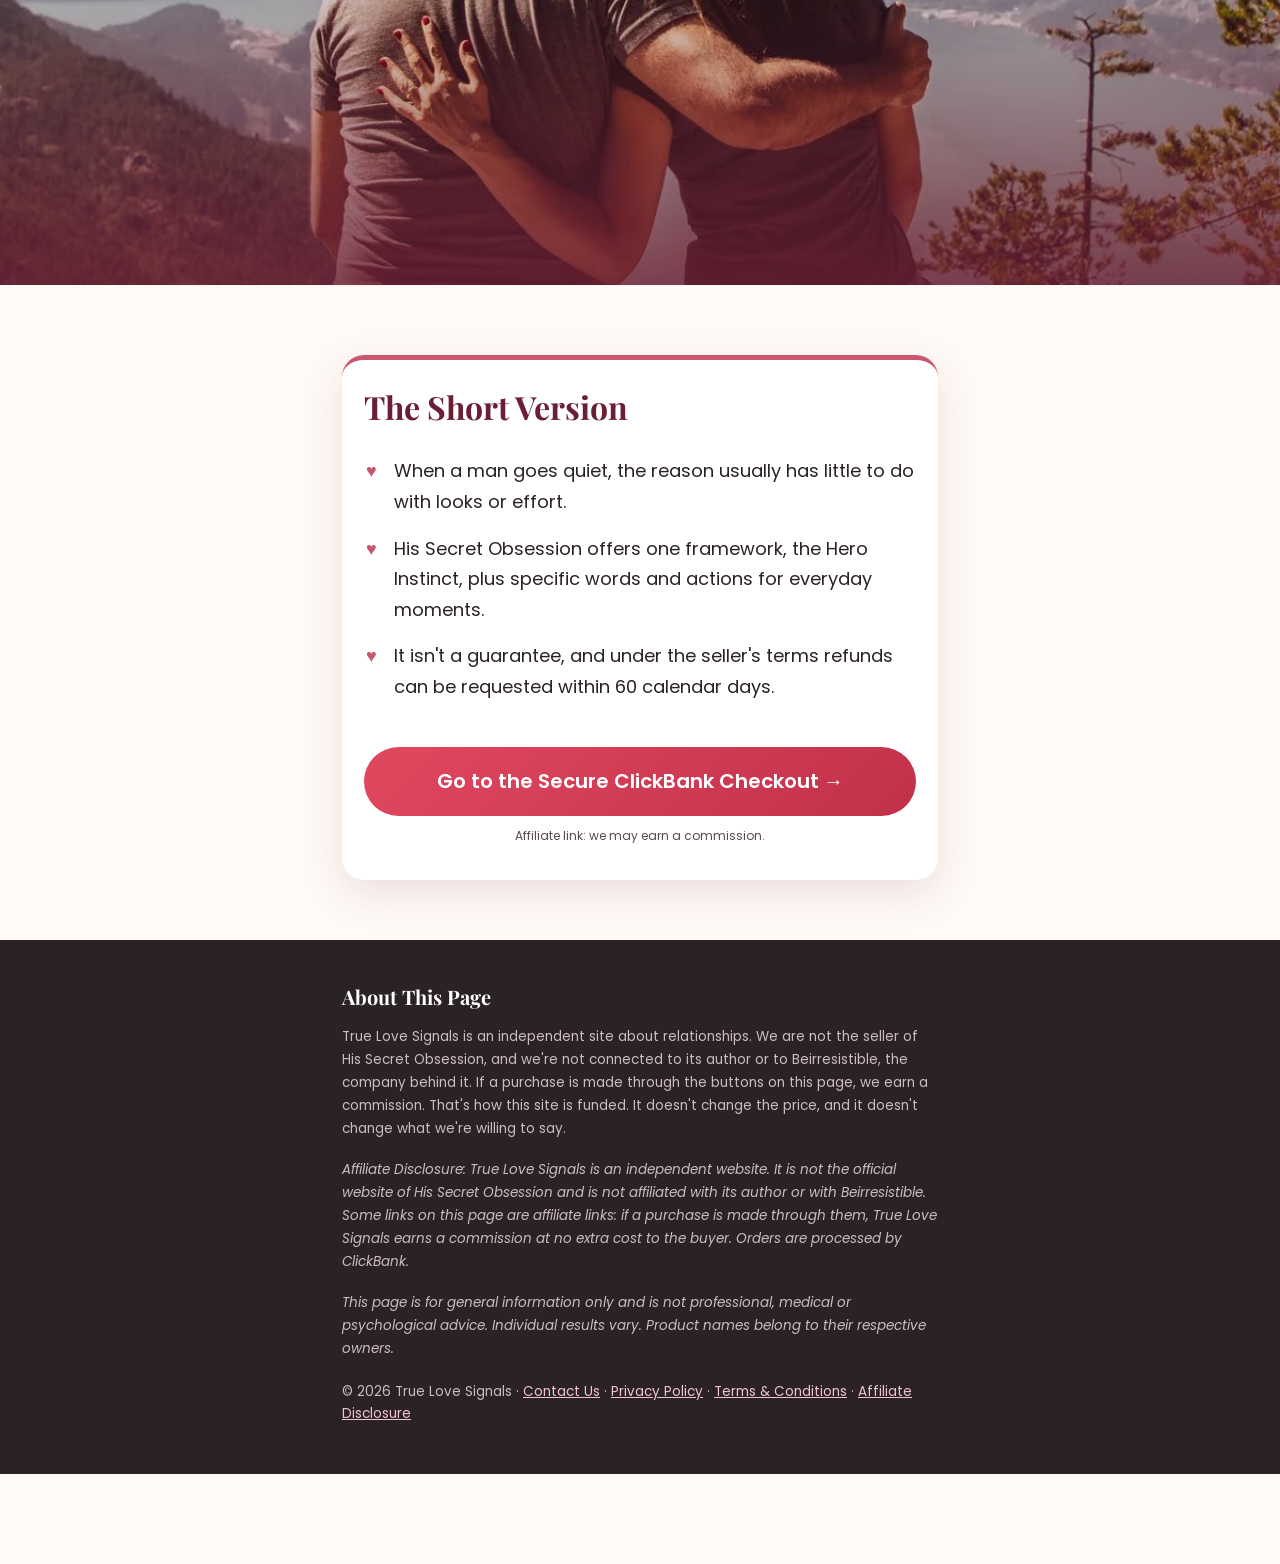
==== commit bd9ed171: "campanha: carta de vendas HSO v2 no ar em /men-go-quiet/ (visual noite→amanhecer, 3 botões lp=d CART" ====
--- a/men-go-quiet/index.html
+++ b/men-go-quiet/index.html
@@ -1,191 +1,335 @@
 <!DOCTYPE html>
 <html lang="en">
 <head>
-  <meta charset="UTF-8">
-  <meta name="viewport" content="width=device-width, initial-scale=1.0">
-  <meta http-equiv="X-UA-Compatible" content="ie=edge">
-  <link rel="stylesheet" href="https://stackpath.bootstrapcdn.com/bootstrap/4.5.0/css/bootstrap.min.css" integrity="sha384-9aIt2nRpC12Uk9gS9baDl411NQApFmC26EwAOH8WgZl5MYYxFfc+NcPb1dKGj7Sk" crossorigin="anonymous">
-  <link rel="stylesheet" href="/css/style.css">
-  <link href="https://fonts.googleapis.com/css2?family=Poppins:ital,wght@0,300;0,400;0,600;1,300;1,400&display=swap" rel="stylesheet">
-  <title>The Real Reason Men Go Quiet | True Love Signals</title>
-  <meta name="description" content="When a man goes quiet, the reason usually has little to do with looks, effort or doing something wrong. Here's a different way to look at it.">
-  <!-- Meta Pixel Code (only on the live domain, so previews and tests don't count) -->
-  <script>
-  if (/(^|\.)truelovesignals\.com$/.test(location.hostname)) {
-  !function(f,b,e,v,n,t,s)
-  {if(f.fbq)return;n=f.fbq=function(){n.callMethod?
-  n.callMethod.apply(n,arguments):n.queue.push(arguments)};
-  if(!f._fbq)f._fbq=n;n.push=n;n.loaded=!0;n.version='2.0';
-  n.queue=[];t=b.createElement(e);t.async=!0;
-  t.src=v;s=b.getElementsByTagName(e)[0];
-  s.parentNode.insertBefore(t,s)}(window, document,'script',
-  'https://connect.facebook.net/en_US/fbevents.js');
-  fbq('init', '1757570588852875');
-  fbq('track', 'PageView');
+<meta charset="UTF-8">
+<meta name="viewport" content="width=device-width, initial-scale=1.0">
+<title>The Real Reason Men Go Quiet | True Love Signals</title>
+<meta name="description" content="It usually has little to do with looks or effort. And once you see what's really going on, the silence looks very different.">
+<link rel="preconnect" href="https://fonts.googleapis.com">
+<link rel="preconnect" href="https://fonts.gstatic.com" crossorigin>
+<link href="https://fonts.googleapis.com/css2?family=Playfair+Display:ital,wght@0,600;0,700;1,500&family=Poppins:wght@300;400;600&display=swap" rel="stylesheet">
+<!-- Meta Pixel Code (only on the live domain, so previews and tests don't count) -->
+<script>
+if (/(^|\.)truelovesignals\.com$/.test(location.hostname)) {
+!function(f,b,e,v,n,t,s)
+{if(f.fbq)return;n=f.fbq=function(){n.callMethod?
+n.callMethod.apply(n,arguments):n.queue.push(arguments)};
+if(!f._fbq)f._fbq=n;n.push=n;n.loaded=!0;n.version='2.0';
+n.queue=[];t=b.createElement(e);t.async=!0;
+t.src=v;s=b.getElementsByTagName(e)[0];
+s.parentNode.insertBefore(t,s)}(window, document,'script',
+'https://connect.facebook.net/en_US/fbevents.js');
+fbq('init', '1757570588852875');
+fbq('track', 'PageView');
+}
+</script>
+<!-- End Meta Pixel Code -->
+<script>document.documentElement.className += ' js';</script>
+<style>
+  :root { --wine:#6b1f35; --rose:#c9566f; --coral:#e0485f; --blush:#fbf1ee; --cream:#fffaf6; --ink:#2b2226; --muted:#7a6a70; --night:#121829; --night2:#1d2540; --gold:#f2c27b; }
+  * { box-sizing:border-box; }
+  html { scroll-behavior:smooth; }
+  body { margin:0; font-family:Poppins, sans-serif; color:var(--ink); background:var(--cream); font-size:18px; line-height:1.7; padding-bottom:96px; }
+  .wrap { max-width:640px; margin:0 auto; padding:0 22px; }
+  p { margin:0 0 18px; }
+  .topbar { background:#0c101c; color:#9aa0b4; font-size:11px; text-align:center; padding:6px 8px; line-height:1.4; letter-spacing:-.01em; }
+  .topbar a { white-space:nowrap; }
+  .topbar a { color:#c9a3ad; }
+
+  /* ===== NOITE (abertura) ===== */
+  .night { background:radial-gradient(ellipse at 50% 0%, var(--night2) 0%, var(--night) 70%); color:#e8eaf2; position:relative; overflow:hidden; padding:70px 0 60px; }
+  .stars { position:absolute; inset:0; background-image:radial-gradient(1px 1px at 20% 30%, #fff8 50%, transparent 51%), radial-gradient(1px 1px at 70% 20%, #fff6 50%, transparent 51%), radial-gradient(1.5px 1.5px at 85% 60%, #fff7 50%, transparent 51%), radial-gradient(1px 1px at 35% 75%, #fff5 50%, transparent 51%), radial-gradient(1px 1px at 55% 45%, #fff6 50%, transparent 51%), radial-gradient(1px 1px at 10% 85%, #fff4 50%, transparent 51%); animation:twinkle 6s ease-in-out infinite alternate; pointer-events:none; }
+  @keyframes twinkle { from{opacity:.5} to{opacity:1} }
+  .night h1 { font-family:'Playfair Display', serif; font-size:42px; line-height:1.12; margin:0 0 18px; color:#fff; }
+  .night .sub { font-size:19px; font-weight:300; color:#c3c8da; margin-bottom:46px; }
+  .byline { font-size:13px; color:#7d849c; letter-spacing:.08em; text-transform:uppercase; margin-bottom:40px; }
+  .scene { font-size:21px; color:#dfe2ee; }
+  .scene.time { font-family:'Playfair Display', serif; font-size:26px; color:#fff; }
+  .scene.nothing { font-family:'Playfair Display', serif; font-style:italic; font-size:30px; color:#8d93a8; text-align:center; margin:36px 0; }
+  .phone-wrap { display:flex; justify-content:center; margin:30px 0 10px; }
+  .notif { background:rgba(255,255,255,.96); color:#111; border-radius:20px; padding:12px 18px; width:270px; box-shadow:0 0 0 0 rgba(242,194,123,.0), 0 18px 40px rgba(0,0,0,.45); }
+  .phone-wrap.in .notif { animation:buzz .5s ease .4s 2, glow 2.5s ease 1.4s infinite; }
+  @keyframes buzz { 0%,100%{transform:translateX(0)} 20%{transform:translateX(-7px) rotate(-1.5deg)} 40%{transform:translateX(7px) rotate(1.5deg)} 60%{transform:translateX(-4px)} 80%{transform:translateX(4px)} }
+  @keyframes glow { 0%,100%{box-shadow:0 0 0 0 rgba(242,194,123,.0), 0 18px 40px rgba(0,0,0,.45)} 50%{box-shadow:0 0 40px 8px rgba(242,194,123,.25), 0 18px 40px rgba(0,0,0,.45)} }
+  .notif-top { font-size:12px; color:#888; display:flex; align-items:center; gap:6px; }
+  .dot { width:8px; height:8px; border-radius:50%; background:#34c759; }
+  .notif-msg { font-size:34px; font-weight:600; line-height:1.2; }
+  .oneletter { text-align:center; color:#8d93a8; font-style:italic; }
+  .thought { font-family:'Playfair Display', serif; font-size:25px; line-height:1.45; color:#fff; text-align:center; margin:44px 0 10px; }
+  .thought span { display:block; }
+  .thought span:nth-child(4) { color:var(--gold); font-size:32px; }
+  .js .thought span { opacity:0; transform:translateY(12px); transition:all .8s ease; }
+  .js .thought.in span { opacity:1; transform:none; }
+  .js .thought.in span:nth-child(2){transition-delay:.6s} .js .thought.in span:nth-child(3){transition-delay:1.2s} .js .thought.in span:nth-child(4){transition-delay:1.9s}
+
+  /* ===== FOTOS ===== */
+  .photo { position:relative; height:78vh; min-height:420px; overflow:hidden; display:flex; align-items:flex-end; }
+  .photo img { position:absolute; inset:0; width:100%; height:100%; object-fit:cover; }
+  .js .photo img { transform:scale(1.12); transition:transform 6s ease-out; }
+  .js .photo.in img { transform:scale(1); }
+  .photo .shade { position:absolute; inset:0; }
+  .photo .cap { position:relative; color:#fff; padding:0 22px 46px; width:100%; }
+  .photo .cap div { max-width:640px; margin:0 auto; font-family:'Playfair Display', serif; font-size:30px; line-height:1.3; text-shadow:0 2px 14px rgba(0,0,0,.5); }
+  .js .photo .cap div { opacity:0; transform:translateY(20px); transition:all 1s ease .6s; }
+  .js .photo.in .cap div { opacity:1; transform:none; }
+  .photo.cold img { filter:saturate(.45) brightness(.8) contrast(1.05) hue-rotate(-10deg); }
+  .photo.cold .shade { background:linear-gradient(to bottom, var(--night) 0%, rgba(18,24,41,.15) 30%, rgba(18,24,41,.75) 100%); }
+  .photo.warm .shade { background:linear-gradient(to bottom, rgba(255,250,246,1) 0%, rgba(255,250,246,0) 22%, rgba(107,31,53,.15) 60%, rgba(107,31,53,.8) 100%); }
+
+  /* ===== AMANHECER ===== */
+  .dusk { background:linear-gradient(to bottom, var(--night) 0%, #3a2a48 25%, #8a4a5e 55%, #e9a8a0 80%, var(--cream) 100%); color:#fff; padding:70px 0 90px; }
+  .dusk p { color:#f3e6ea; }
+  .fadelist { list-style:none; padding:0; margin:10px 0 30px; }
+  .fadelist li { padding:14px 0 14px 34px; position:relative; border-bottom:1px solid rgba(255,255,255,.15); }
+  .fadelist li:before { content:"\2661"; position:absolute; left:4px; color:var(--gold); }
+  .bigq { font-family:'Playfair Display', serif; font-size:30px; line-height:1.3; text-align:center; color:#fff; margin:40px 0 0; }
+
+  /* ===== QUENTE ===== */
+  .warmsec { background:var(--cream); padding:30px 0 40px; }
+  h2 { font-family:'Playfair Display', serif; font-size:32px; color:var(--wine); margin:20px 0 22px; line-height:1.2; }
+  .ref { font-size:13.5px; color:var(--muted); }
+  .js .reveal { opacity:0; transform:translateY(28px); transition:opacity .8s ease, transform .8s ease; }
+  .js .reveal.in { opacity:1; transform:none; }
+
+  .heart-line { display:flex; align-items:center; justify-content:center; gap:14px; margin:40px 0; color:var(--rose); }
+  .heart-line:before, .heart-line:after { content:""; height:1px; width:80px; background:linear-gradient(to right, transparent, var(--rose)); }
+  .heart-line:after { background:linear-gradient(to left, transparent, var(--rose)); }
+  .heart-line span { font-size:22px; animation:beat 1.6s ease-in-out infinite; }
+  @keyframes beat { 0%,100%{transform:scale(1)} 15%{transform:scale(1.25)} 30%{transform:scale(1)} 45%{transform:scale(1.18)} }
+
+  .card { background:#fff; border-radius:18px; padding:22px 22px 8px; margin:20px 0; box-shadow:0 10px 30px rgba(107,31,53,.09); position:relative; border-top:4px solid var(--rose); transition:transform .3s ease, box-shadow .3s ease, opacity .8s ease; }
+  .card.in:hover { transform:translateY(-5px); box-shadow:0 18px 40px rgba(107,31,53,.16); }
+  .card h3 { font-family:'Playfair Display', serif; font-size:23px; color:var(--wine); margin:0 0 10px; padding-right:44px; line-height:1.3; }
+  .card-n { position:absolute; top:16px; right:18px; font-family:'Playfair Display', serif; font-size:28px; color:#f1c3cc; }
+  .card.in .card-n { animation:pop .6s ease .25s both; }
+  @keyframes pop { 0%{transform:scale(.3);opacity:0} 70%{transform:scale(1.3)} 100%{transform:scale(1);opacity:1} }
+  .card p { font-size:16.5px; margin-bottom:12px; }
+  .card .fit { background:var(--blush); border-radius:12px; padding:10px 14px; }
+  .lbl { font-weight:600; color:var(--rose); }
+
+  .cta { text-align:center; margin:36px 0 10px; }
+  .btn { display:block; background:linear-gradient(135deg, #e0485f, #c2304a); color:#fff; font-weight:600; font-size:20px; line-height:1.35; padding:21px 18px; border-radius:50px; text-decoration:none; animation:pulse 2.4s ease-in-out infinite; }
+  .btn:hover, .btn:focus { color:#fff; text-decoration:none; }
+  @keyframes pulse { 0%,100%{transform:scale(1); box-shadow:0 8px 22px rgba(224,72,95,.35)} 50%{transform:scale(1.03); box-shadow:0 14px 34px rgba(224,72,95,.55)} }
+  .disc { font-size:12px; color:#5a4a50; margin-top:12px; line-height:1.4; }
+
+  .sticky { position:fixed; left:0; right:0; bottom:0; background:#fffaf6; box-shadow:0 -6px 20px rgba(0,0,0,.12); padding:10px 16px 8px; transform:translateY(110%); transition:transform .4s ease; z-index:50; text-align:center; visibility:hidden; }
+  .sticky.show { transform:none; visibility:visible; }
+  .sticky { padding:8px 12px 6px; }
+  .sticky a { display:flex; align-items:center; justify-content:center; height:50px; max-width:600px; margin:0 auto; background:linear-gradient(135deg, #e0485f, #c2304a); color:#fff; font-weight:600; font-size:17px; line-height:1; padding:0 14px; border-radius:40px; text-decoration:none; white-space:nowrap; }
+  .sticky a:hover, .sticky a:focus { color:#fff; text-decoration:none; }
+  .sticky small { display:block; font-size:11px; color:#5a4a50; margin-top:4px; line-height:1.3; }
+
+  .refund { display:flex; gap:16px; background:#fff; border-radius:18px; padding:20px; box-shadow:0 10px 30px rgba(107,31,53,.08); margin:20px 0 10px; font-size:16.5px; }
+  .refund-icon { flex:0 0 46px; height:46px; border-radius:50%; background:var(--blush); color:var(--rose); display:flex; align-items:center; justify-content:center; font-size:24px; }
+  .refund a { color:var(--wine); }
+  .small-note { font-size:13px; color:var(--muted); font-style:italic; margin:10px 0 0; }
+  .faq details { background:#fff; border-radius:14px; margin:10px 0; box-shadow:0 4px 14px rgba(107,31,53,.06); overflow:hidden; }
+  .faq summary { cursor:pointer; padding:16px 48px 16px 18px; font-weight:600; color:var(--wine); list-style:none; position:relative; font-size:16.5px; }
+  .faq summary::-webkit-details-marker { display:none; }
+  .faq summary:after { content:"+"; position:absolute; right:18px; top:12px; font-size:24px; color:var(--rose); transition:transform .3s ease; }
+  .faq details[open] summary:after { transform:rotate(45deg); }
+  .faq details p { padding:0 18px 16px; margin:0; font-size:16px; animation:open .35s ease; }
+  @keyframes open { from{opacity:0; transform:translateY(-6px)} to{opacity:1; transform:none} }
+  .summary { background:#fff; border-radius:22px; padding:28px 22px 18px; box-shadow:0 14px 40px rgba(107,31,53,.12); margin:40px 0 20px; border-top:5px solid var(--rose); }
+  .summary ul { padding-left:0; list-style:none; }
+  .summary li { padding:8px 0 8px 30px; position:relative; }
+  .summary li:before { content:"\2665"; position:absolute; left:2px; color:var(--rose); }
+  .foot { background:#2b2226; color:#cbbcc1; font-size:13.5px; padding:40px 0 30px; }
+  .foot h4 { font-family:'Playfair Display', serif; color:#fff; font-size:20px; margin:0 0 12px; }
+  .foot a { color:#f1c3cc; }
+  .foot .links { margin-top:20px; }
+  @media (prefers-reduced-motion: reduce) {
+    *, *:before, *:after { animation:none !important; transition:none !important; scroll-behavior:auto !important; }
+    .js .reveal, .js .thought span, .js .photo .cap div { opacity:1 !important; transform:none !important; }
+    .js .photo img, .card { transform:none !important; }
   }
-  </script>
-  <!-- End Meta Pixel Code -->
+</style>
 </head>
-<body class="letter-page">
-  <div class="letter-topbar">
-    <div class="container">
-      <p><i>Independent editorial page — not the official His Secret Obsession website. Purchases made through links on this page may earn us a commission. <a href="/disclosure.html">Learn more</a></i></p>
-    </div>
+<body>
+<div class="topbar">Independent site, not the official His Secret Obsession page. <a href="/disclosure.html">Learn more</a></div>
+
+<!-- ===== NOITE ===== -->
+<section class="night"><div class="stars"></div><div class="wrap" style="position:relative">
+  <h1>The Real Reason Men Go Quiet</h1>
+  <p class="sub">It usually has little to do with looks or effort. And once you see what's really going on, the silence looks very different.</p>
+  <p class="byline">By True Love Signals</p>
+
+  <p class="scene">Imagine this.</p>
+  <p class="scene time reveal">It's 9:40 on a Tuesday night.</p>
+  <p class="scene reveal">The phone is face-up on the couch. Just in case.</p>
+  <p class="scene reveal">Two weeks ago, he'd have texted three times by now. A silly joke. A photo of his lunch. <i>"Can't wait to see you Friday."</i></p>
+  <p class="scene nothing reveal">Tonight: nothing.</p>
+  <p class="scene reveal">Then, finally, it buzzes.</p>
+  <div class="phone-wrap reveal" aria-label="Phone notification: Messages, now. k"><div class="notif"><div class="notif-top"><span class="dot"></span>Messages · now</div><div class="notif-msg">k</div></div></div>
+  <p class="oneletter reveal">One letter.</p>
+
+  <div class="thought reveal"><span>And the mind starts racing.</span><span>Was it something I said?</span><span>Did I come on too strong?</span><span>Is it me?</span></div>
+</div></section>
+
+<!-- ===== FOTO FRIA ===== -->
+<div class="photo cold reveal"><img src="/images/carta/third.webp" alt="" width="1200" height="1142" loading="lazy" decoding="async"><div class="shade"></div>
+  <div class="cap"><div>Close enough to touch.<br>Somehow, miles apart.</div></div></div>
+
+<!-- ===== AMANHECER ===== -->
+<section class="dusk"><div class="wrap">
+  <p class="reveal">Many women know this moment. It rarely arrives all at once:</p>
+  <ul class="fadelist">
+    <li class="reveal">The long, warm replies get shorter.</li>
+    <li class="reveal">"Let's see how the week goes" replaces an actual plan.</li>
+    <li class="reveal">Dinner happens, but the conversation stays on logistics.</li>
+    <li class="reveal">One great night. Then three quiet days.</li>
+  </ul>
+  <p class="reveal">So the natural move is to try harder. More messages. More patience. Or the opposite: play it cool and wait it out.</p>
+  <p class="reveal">Both make sense. Neither answers the real question:</p>
+  <p class="bigq reveal">Why did he go quiet in the first place?</p>
+</div></section>
+
+<!-- ===== QUENTE ===== -->
+<section class="warmsec"><div class="wrap">
+  <h2 class="reveal">Here's What Most Advice Misses</h2>
+  <p class="reveal">Almost every one of those guesses points inward. Looks. Effort. Something that was said.</p>
+  <p class="reveal">But very often, the quiet has more to do with what's happening on <i>his</i> side.</p>
+  <p class="reveal">A major review of psychology research concluded that the desire to be respected and admired is a fundamental human motive. True for men and women alike. <span class="ref">(Anderson et al., <i>Psychological Bulletin</i>, 2015)</span></p>
+  <p class="reveal">It won't explain every silence. People are different.</p>
+  <p class="reveal">But it opens up a different question. Not <i>"What did I do wrong?"</i> This:</p>
+</div></section>
+
+<div class="photo warm reveal"><img src="/images/carta/eighth.webp" alt="" width="1200" height="801" loading="lazy" decoding="async" style="object-position:60% center"><div class="shade"></div>
+  <div class="cap"><div>"Does he still feel needed, respected and appreciated here?"</div></div></div>
+
+<section class="warmsec"><div class="wrap">
+  <p class="reveal" style="margin-top:30px">Relationship coach James Bauer built his whole approach around that question. He calls it the <b>Hero Instinct</b>: a man's drive to feel needed, respected and useful to the person he cares about.</p>
+  <p class="reveal">It's a coaching concept, not a scientific theory. But it's a very different way to look at the silence.</p>
+
+  <div class="heart-line" aria-hidden="true"><span>&#9829;</span></div>
+
+  <h2 class="reveal">So What Do You Actually Do With That?</h2>
+  <p class="reveal">That's where His Secret Obsession comes in.</p>
+  <p class="reveal">It's James Bauer's program built around the Hero Instinct. According to the seller, it gives "the exact words, phrases, and actions" to use, and he calls them <b>signals</b>.</p>
+  <p class="reveal">Here are four of them, as the seller describes them, and the everyday moments where they fit.</p>
+
+  <div class="card reveal"><div class="card-n" aria-hidden="true">01</div><h3>The "Secret Currency" of Happy Relationships</h3>
+    <p><span class="lbl">The seller:</span> "tiny chances every day to make 'emotional deposits'" that "grow and strengthen the bond." Each one, he says, "takes less than 10 seconds."</p>
+    <p class="fit"><span class="lbl">Where it fits:</span> a busy weekday, when there's no time for a long talk.</p></div>
+  <div class="card reveal"><div class="card-n" aria-hidden="true">02</div><h3>The "I Owe You" Signal</h3>
+    <p><span class="lbl">The seller:</span> "swap out 3 simple words that you say every day."</p>
+    <p class="fit"><span class="lbl">Where it fits:</span> the ordinary moments. He fixes the wobbly shelf. He carries the groceries in.</p></div>
+  <div class="card reveal"><div class="card-n" aria-hidden="true">03</div><h3>Silent Action Signals</h3>
+    <p><span class="lbl">The seller:</span> "you don't even have to say a single word."</p>
+    <p class="fit"><span class="lbl">Where it fits:</span> across the room at a party, or across the table at dinner.</p></div>
+  <div class="card reveal"><div class="card-n" aria-hidden="true">04</div><h3>The Glimpse Phrase</h3>
+    <p><span class="lbl">The seller:</span> a phrase that "gives him a taste of the REAL you."</p>
+    <p class="fit"><span class="lbl">Where it fits:</span> when conversations keep staying on safe, surface topics.</p></div>
+</div></section>
+
+<div class="photo warm reveal"><img src="/images/carta/fifth.webp" alt="" width="1200" height="972" loading="lazy" decoding="async" style="object-position:center 30%"><div class="shade"></div>
+  <div class="cap"><div>Not tricks. Not games.<br>Specific words and actions for moments that already happen every day.</div></div></div>
+
+<section class="warmsec"><div class="wrap">
+  <p class="reveal" style="margin-top:30px">It's a digital program you download right after purchase. The seller says it can be read in an afternoon.</p>
+  <p class="reveal">No program can guarantee how another person feels.</p>
+  <p class="reveal">But the next time it's 9:40 on a Tuesday night, there could be something to do besides guess. If the Hero Instinct idea makes sense, this is where the practical part lives.</p>
+  <div class="cta reveal" id="cta1"><a class="btn checkout-link" rel="sponsored nofollow" href="https://hop.clickbank.net/?affiliate=koch7&amp;vendor=hissecret&amp;lp=d&amp;tid=CARTA1">Go to the Secure ClickBank Checkout &rarr;</a>
+    <p class="disc">Affiliate link: we may earn a commission.</p></div>
+
+  <h2 class="reveal" style="margin-top:60px">Before You Decide</h2>
+  <p class="reveal">It's reading material, not a quick fix. The ideas take practice, and they play out differently in every relationship.</p>
+  <div class="refund reveal"><div class="refund-icon" aria-hidden="true">&#8634;</div><div>
+    <b>If it turns out not to be a fit:</b> according to the seller's terms, a refund can be requested for any reason within 60 calendar days of purchase. It can also be requested through ClickBank at <a href="https://www.clkbank.com" target="_blank" rel="noopener">CLKBank.com</a>, using the email from the order.
+    <p class="small-note">Refund terms are set by the seller and ClickBank, not by this site, and may change. The terms shown at checkout are the ones that apply.</p></div></div>
+
+  <h2 class="reveal">Questions You Might Have</h2>
+  <div class="faq">
+    <details class="reveal"><summary>Is this the official His Secret Obsession website?</summary><p>No. True Love Signals is an independent site. The program is sold by its publisher, and orders are processed by ClickBank.</p></details>
+    <details class="reveal"><summary>Who is James Bauer?</summary><p>It's the name the program is published under. The seller's terms note that it's a pen name.</p></details>
+    <details class="reveal"><summary>Is the Hero Instinct scientifically proven?</summary><p>No. It's a coaching concept developed by the program's author, not an established scientific theory.</p></details>
+    <details class="reveal"><summary>Is this about manipulating a man?</summary><p>The program presents itself as a way to understand what a man may need to feel in a relationship and to respond to that, not as a trick. It isn't a guarantee, and no approach can make someone feel something they don't.</p></details>
+    <details class="reveal"><summary>Is it a physical book?</summary><p>No. It's a digital program, downloaded after purchase. The seller describes it as short enough to read in an afternoon, and access doesn't expire.</p></details>
+    <details class="reveal"><summary>How much does it cost?</summary><p>The current price is shown on ClickBank's secure checkout page.</p></details>
   </div>
-
-  <div id="main-banner" class="letter-banner">
-    <div class="container">
-      <div class="row text-white justify-content-center">
-        <div class="col-md-8">
-          <h1>The Real Reason Men Go Quiet</h1>
-          <p class="letter-subtitle"><strong>It usually has little to do with looks, effort or "doing something wrong." Here's a different way to look at it.</strong></p>
-        </div>
-      </div>
-    </div>
+</div></section>
+
+<div class="photo warm reveal" id="finalphoto"><img src="/images/carta/tenth.webp" alt="" width="1200" height="972" loading="lazy" decoding="async" style="object-position:center 35%"><div class="shade"></div>
+</div>
+
+<section class="warmsec"><div class="wrap">
+  <div class="summary reveal" id="final">
+    <h2 style="margin-top:0">The Short Version</h2>
+    <ul>
+      <li>When a man goes quiet, the reason usually has little to do with looks or effort.</li>
+      <li>His Secret Obsession offers one framework, the Hero Instinct, plus specific words and actions for everyday moments.</li>
+      <li>It isn't a guarantee, and under the seller's terms refunds can be requested within 60 calendar days.</li>
+    </ul>
+    <div class="cta"><a class="btn checkout-link" rel="sponsored nofollow" href="https://hop.clickbank.net/?affiliate=koch7&amp;vendor=hissecret&amp;lp=d&amp;tid=CARTA2">Go to the Secure ClickBank Checkout &rarr;</a>
+      <p class="disc">Affiliate link: we may earn a commission.</p></div>
   </div>
-
-  <div class="letter-body">
-    <div class="container">
-      <div class="row justify-content-center">
-        <div class="col-md-8">
-          <p class="letter-byline">By True Love Signals</p>
-
-          <p>Many women describe a moment like this.</p>
-          <p>Things feel warm and easy. He calls, he makes plans, he shows up. Then, little by little, he goes quiet. Shorter replies. Fewer plans. Less effort in the small things that used to come naturally.</p>
-          <p>Men rarely explain why they withdraw, so the silence gets filled with guesses. Was it something that was said? Something about appearance? Not enough effort — or too much?</p>
-          <p>Almost all of those guesses point in the same direction: inward. But there's another way to read that silence, one that has more to do with what men need to feel in a relationship. And it's worth understanding before deciding what to do next.</p>
-
-          <h2>What "Going Quiet" Often Looks Like</h2>
-          <p>It rarely happens all at once. More often, it's a slow fade, the kind that's easy to second-guess. These are some of the patterns women commonly describe:</p>
-          <ul>
-            <li>Replies that used to be long and warm get shorter, or arrive hours later.</li>
-            <li>Plans turn vague. "Let's see how the week goes" replaces an actual date.</li>
-            <li>Conversations stay on the surface: logistics, not feelings.</li>
-            <li>Hot and cold. One great evening, then days of distance.</li>
-            <li>In longer relationships, the small gestures fade first: the check-in text, the help nobody had to ask for, the interest in how her day went.</li>
-          </ul>
-          <p>The natural response is to try harder. More messages, more patience, more reassurance. Or the opposite: playing it cool and waiting it out. Both feel reasonable. Neither one addresses why he went quiet in the first place.</p>
-          <p>And that's the part most advice skips.</p>
-
-          <h2>It's Not About Looks or Effort</h2>
-          <p>When a man pulls back, the first instinct is to search for what went wrong: appearance, effort, something that was said. But very often, the quiet has more to do with what's going on for him than with anything she did.</p>
-          <p>One useful place to start is a basic human need. A large review of psychology research concluded that the desire to be respected and admired by others is a fundamental human motive (Anderson, Hildreth &amp; Howland, <i>Psychological Bulletin</i>, 2015). That applies to everyone, men and women alike.</p>
-          <p>It doesn't explain every silence. People are different, and so are relationships. But it does suggest a different question. Not "What went wrong?" but "Does he still feel respected, needed and appreciated here?"</p>
-          <p>Relationship coach James Bauer built his whole approach around a version of that question. He calls it the <strong>"Hero Instinct"</strong>: his term for a man's drive to feel needed, respected and useful to the person he cares about. To be clear, it's a coaching concept, not an established scientific theory. What it offers is a way to understand a man who has gone quiet, and a way to respond without games or pressure.</p>
-          <p>His program built around this idea is called <i>His Secret Obsession</i>. Here's what it is, and what it isn't.</p>
-
-          <h2>What His Secret Obsession Is (and What It Isn't)</h2>
-          <p><strong>What it is</strong></p>
-          <ul>
-            <li>A digital, step-by-step program written under the name James Bauer. (The seller's terms note that this is a pen name.)</li>
-            <li>Something you download right after purchase. The seller describes it as short enough to read "in an afternoon," and access doesn't expire.</li>
-            <li>A practical guide built around the Hero Instinct idea. According to the seller, it lays out specific words, phrases and actions, and shows how to use them "in your own authentic way." The author calls these "signals." A few examples, as the seller describes them:
-              <ul>
-                <li><strong>"Silent Action Signals":</strong> non-verbal cues. In the seller's words, "you don't even have to say a single word."</li>
-                <li><strong>The "Secret Currency" of Happy Relationships:</strong> small, everyday "emotional deposits" meant to "grow and strengthen the bond."</li>
-                <li><strong>"The Glimpse Phrase":</strong> a phrase meant to give him "a taste of the REAL you."</li>
-              </ul>
-            </li>
-          </ul>
-          <p><strong>What it isn't</strong></p>
-          <ul>
-            <li>It isn't a guarantee. No book or program can control how another person feels or acts, and results vary.</li>
-            <li>It isn't therapy or counseling, and it isn't meant for relationships that involve abuse, threats or control. In those situations, professional support comes first.</li>
-          </ul>
-
-          <div class="cta-box">
-            <a class="cta-btn checkout-link" rel="sponsored nofollow" href="https://hop.clickbank.net/?affiliate=koch7&amp;vendor=hissecret&amp;lp=d&amp;tid=CARTA1">Go to the Secure ClickBank Checkout &rarr;</a>
-            <p class="cta-note"><i>The current price is shown on the checkout page. Affiliate disclosure: True Love Signals is an independent site and earns a commission if a purchase is made through this button, at no extra cost. Orders are processed by ClickBank, not by us.</i></p>
-          </div>
-
-          <h2>About This Page</h2>
-          <p>True Love Signals is an independent site about relationships. We are not the seller of His Secret Obsession, and we're not connected to its author or to Beirresistible, the company behind it.</p>
-          <p>If a purchase is made through the buttons on this page, we earn a commission. That's how this site is funded. It doesn't change the price, and it doesn't change what we're willing to say. That's why this page covers what the program isn't, not just what it is.</p>
-
-          <h2>What to Realistically Expect</h2>
-          <p>His Secret Obsession is reading material, not a quick fix. What it offers is a framework: one way to think about what a man may need to feel in a relationship, plus specific ideas for communicating with that in mind.</p>
-          <p>A few honest points:</p>
-          <ul>
-            <li>The ideas are about communication and everyday interactions. They take practice, and they play out differently in different relationships.</li>
-            <li>No program can make someone feel something they don't. A healthy relationship takes two people who both want it.</li>
-            <li>Whether it's useful depends on the person and the situation. If it turns out not to be a fit, there's a refund window, explained below.</li>
-          </ul>
-
-          <h2>About Refunds</h2>
-          <p>According to the seller's terms, a refund can be requested for any reason within 60 calendar days of the purchase date.</p>
-          <p>Because the order is processed by ClickBank, a refund can also be requested through ClickBank's customer support site, <a href="https://www.clkbank.com" target="_blank" rel="noopener">CLKBank.com</a>, by looking up the order with the email address used at purchase.</p>
-          <p class="letter-small"><i>Refund terms are set by the seller and ClickBank, not by this site, and may change. The terms shown at checkout are the ones that apply.</i></p>
-
-          <h2>Frequently Asked Questions</h2>
-          <div class="letter-faq">
-            <p><strong>Is this the official His Secret Obsession website?</strong><br>
-            No. True Love Signals is an independent site. The program is sold by its publisher, and orders are processed by ClickBank.</p>
-            <p><strong>Who is James Bauer?</strong><br>
-            It's the name the program is published under. The seller's terms note that it's a pen name.</p>
-            <p><strong>Is the Hero Instinct scientifically proven?</strong><br>
-            No. It's a coaching concept developed by the program's author, not an established scientific theory.</p>
-            <p><strong>Is this about manipulating a man?</strong><br>
-            The program presents itself as a way to understand what a man may need to feel in a relationship and to respond to that, not as a trick. It isn't a guarantee, and no approach can make someone feel something they don't.</p>
-            <p><strong>Is it a physical book?</strong><br>
-            No. It's a digital program, downloaded after purchase. The seller describes it as short enough to read in an afternoon, and access doesn't expire.</p>
-            <p><strong>How much does it cost?</strong><br>
-            The current price is shown on ClickBank's secure checkout page.</p>
-            <p><strong>How do refunds work?</strong><br>
-            According to the seller's terms, a refund can be requested for any reason within 60 calendar days of purchase. It can also be requested through ClickBank at <a href="https://www.clkbank.com" target="_blank" rel="noopener">CLKBank.com</a>.</p>
-          </div>
-
-          <h2>The Short Version</h2>
-          <ul>
-            <li>When a man goes quiet, the reason usually has little to do with looks or effort.</li>
-            <li>His Secret Obsession offers one framework, the Hero Instinct, for understanding that and responding without games or pressure.</li>
-            <li>It isn't a guarantee, and under the seller's terms refunds can be requested within 60 calendar days.</li>
-          </ul>
-
-          <div class="cta-box">
-            <a class="cta-btn checkout-link" rel="sponsored nofollow" href="https://hop.clickbank.net/?affiliate=koch7&amp;vendor=hissecret&amp;lp=d&amp;tid=CARTA2">Go to the Secure ClickBank Checkout &rarr;</a>
-            <p class="cta-note"><i>The current price is shown on the checkout page. Affiliate disclosure: True Love Signals is an independent site and earns a commission if a purchase is made through this button, at no extra cost. Orders are processed by ClickBank, not by us.</i></p>
-          </div>
-        </div>
-      </div>
-    </div>
-  </div>
-
-  <div id="lp-footer">
-    <div class="container">
-      <div class="row justify-content-center">
-        <div class="col-md-8 pt-4 letter-disclaimer">
-          <p><i>Affiliate Disclosure: True Love Signals is an independent website. It is not the official website of His Secret Obsession and is not affiliated with its author or with Beirresistible. Some links on this page are affiliate links: if a purchase is made through them, True Love Signals earns a commission at no extra cost to the buyer. Orders are processed by ClickBank.</i></p>
-          <p><i>This page is for general information only and is not professional, medical or psychological advice. Individual results vary. Product names belong to their respective owners.</i></p>
-        </div>
-      </div>
-      <div class="row">
-        <div class="col text-center pt-2 pb-4">
-          <p>© 2026 True Love Signals</p>
-          <div class="footer-links">
-            <a href="/contact.html">Contact Us</a> - <a href="/privacy.html">Privacy Policy</a> - <a href="/terms.html">Terms &amp; Conditions</a> - <a href="/disclosure.html">Affiliate Disclosure</a>
-          </div>
-        </div>
-      </div>
-    </div>
-  </div>
-
-  <script>
-  // InitiateCheckout 1x por clique nos 2 botoes (nao dispara Lead). tid e fixo no href de cada botao.
-  (function () {
-    var links = document.querySelectorAll('a.checkout-link');
-    for (var i = 0; i < links.length; i++) {
-      links[i].addEventListener('click', function (e) {
-        var href = this.href;
-        if (!window.fbq) return; // sem Pixel (preview/teste): segue o link normal
-        fbq('track', 'InitiateCheckout');
-        // clique com Ctrl/Cmd/meio abre nova aba: so registra, nao segura a navegacao
-        if (e.ctrlKey || e.metaKey || e.shiftKey || e.button !== 0) return;
-        e.preventDefault();
-        // pausa curta pro evento sair antes da troca de pagina
-        setTimeout(function () { location.href = href; }, 300);
-      });
+</div></section>
+
+<footer class="foot" id="foot"><div class="wrap">
+  <h4>About This Page</h4>
+  <p>True Love Signals is an independent site about relationships. We are not the seller of His Secret Obsession, and we're not connected to its author or to Beirresistible, the company behind it. If a purchase is made through the buttons on this page, we earn a commission. That's how this site is funded. It doesn't change the price, and it doesn't change what we're willing to say.</p>
+  <p><i>Affiliate Disclosure: True Love Signals is an independent website. It is not the official website of His Secret Obsession and is not affiliated with its author or with Beirresistible. Some links on this page are affiliate links: if a purchase is made through them, True Love Signals earns a commission at no extra cost to the buyer. Orders are processed by ClickBank.</i></p>
+  <p><i>This page is for general information only and is not professional, medical or psychological advice. Individual results vary. Product names belong to their respective owners.</i></p>
+  <p class="links">© 2026 True Love Signals · <a href="/contact.html">Contact Us</a> · <a href="/privacy.html">Privacy Policy</a> · <a href="/terms.html">Terms &amp; Conditions</a> · <a href="/disclosure.html">Affiliate Disclosure</a></p>
+</div></footer>
+
+<div class="sticky" id="sticky" aria-hidden="true"><a class="checkout-link" rel="sponsored nofollow" tabindex="-1" href="https://hop.clickbank.net/?affiliate=koch7&amp;vendor=hissecret&amp;lp=d&amp;tid=CARTA3">Go to Secure Checkout &rarr;</a>
+  <small>Affiliate link · we may earn a commission</small></div>
+
+<script>
+(function () {
+  var reduce = window.matchMedia && window.matchMedia('(prefers-reduced-motion: reduce)').matches;
+  var reveals = document.querySelectorAll('.reveal');
+  var cards = document.querySelectorAll('.card');
+
+  // reveal ao rolar (sem IntersectionObserver ou com reduced-motion: mostra tudo)
+  if (reduce || !('IntersectionObserver' in window)) {
+    for (var r = 0; r < reveals.length; r++) reveals[r].classList.add('in');
+  } else {
+    var io = new IntersectionObserver(function (es) {
+      es.forEach(function (e) { if (e.isIntersecting) { e.target.classList.add('in'); e.target.style.transform = ''; io.unobserve(e.target); } });
+    }, { threshold: .18 });
+    for (var i = 0; i < reveals.length; i++) {
+      var el = reveals[i];
+      if (el.tagName === 'LI') el.style.transitionDelay = (Array.prototype.indexOf.call(el.parentNode.children, el) * 150) + 'ms';
+      io.observe(el);
     }
-  })();
-  </script>
+    // cards entram alternados (esquerda / direita)
+    for (var c = 0; c < cards.length; c++) cards[c].style.transform = c % 2 ? 'translateX(50px)' : 'translateX(-50px)';
+  }
+
+  // barra fixa CARTA3: aparece depois que o CARTA1 sai da tela, some quando a foto final entra
+  var first = document.getElementById('cta1'), sticky = document.getElementById('sticky');
+  var finalEl = document.getElementById('finalphoto'), stickyLink = sticky.querySelector('a');
+  function pad() { document.body.style.paddingBottom = (sticky.offsetHeight + 8) + 'px'; }
+  function check() {
+    var show = first.getBoundingClientRect().bottom < 0 && finalEl.getBoundingClientRect().top >= window.innerHeight;
+    if (show === sticky.classList.contains('show')) return;
+    sticky.classList.toggle('show', show);
+    sticky.setAttribute('aria-hidden', show ? 'false' : 'true');
+    stickyLink.tabIndex = show ? 0 : -1;
+  }
+  pad(); check();
+  // a altura da barra muda quando a fonte termina de carregar: recalcula
+  window.addEventListener('load', pad);
+  if (document.fonts && document.fonts.ready) document.fonts.ready.then(pad);
+  window.addEventListener('scroll', check, { passive: true });
+  window.addEventListener('resize', function () { pad(); check(); });
+
+  // InitiateCheckout 1x por clique nos 3 botoes (nao dispara Lead). tid fixo no href de cada um.
+  var links = document.querySelectorAll('a.checkout-link');
+  for (var k = 0; k < links.length; k++) {
+    links[k].addEventListener('click', function (e) {
+      var href = this.href;
+      if (!window.fbq) return; // sem Pixel (preview/teste): segue o link normal
+      fbq('track', 'InitiateCheckout');
+      if (e.ctrlKey || e.metaKey || e.shiftKey || e.button !== 0) return;
+      e.preventDefault();
+      setTimeout(function () { location.href = href; }, 300); // pausa curta pro evento sair
+    });
+  }
+})();
+</script>
 </body>
 </html>
